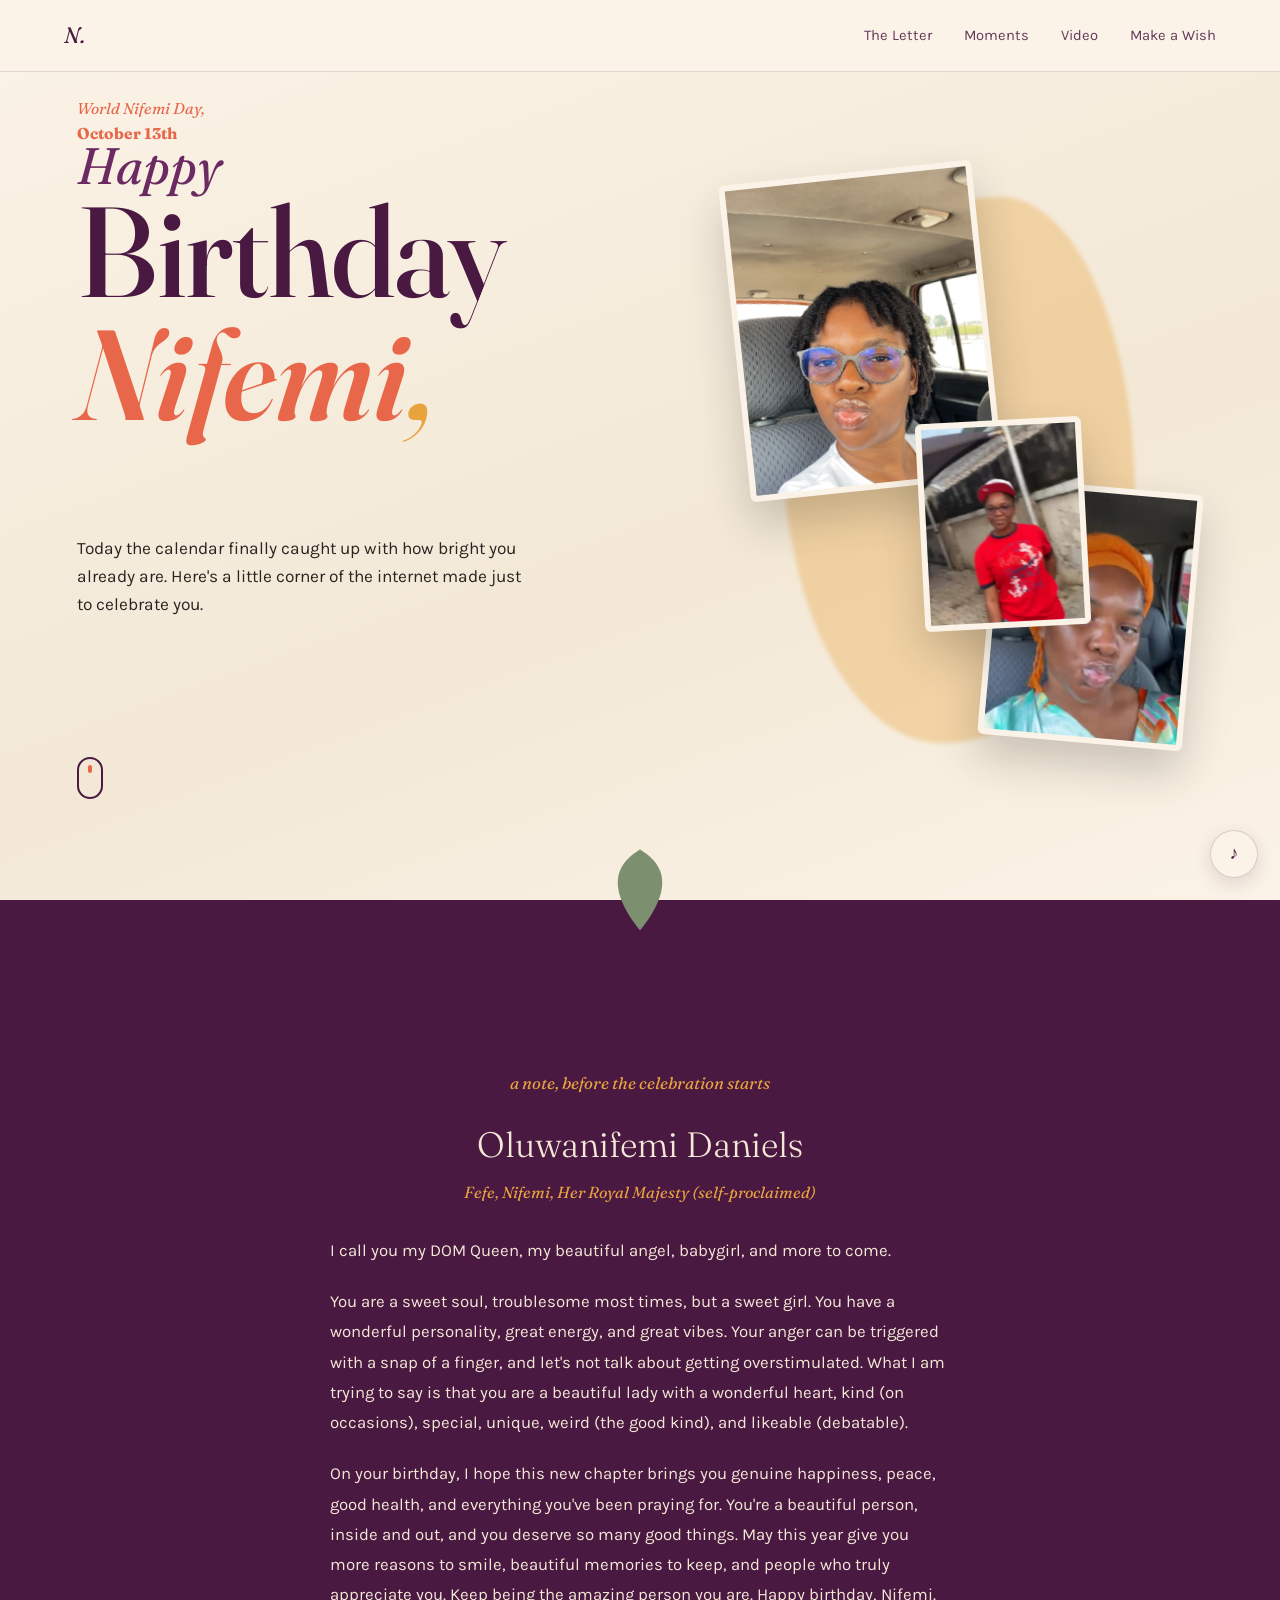
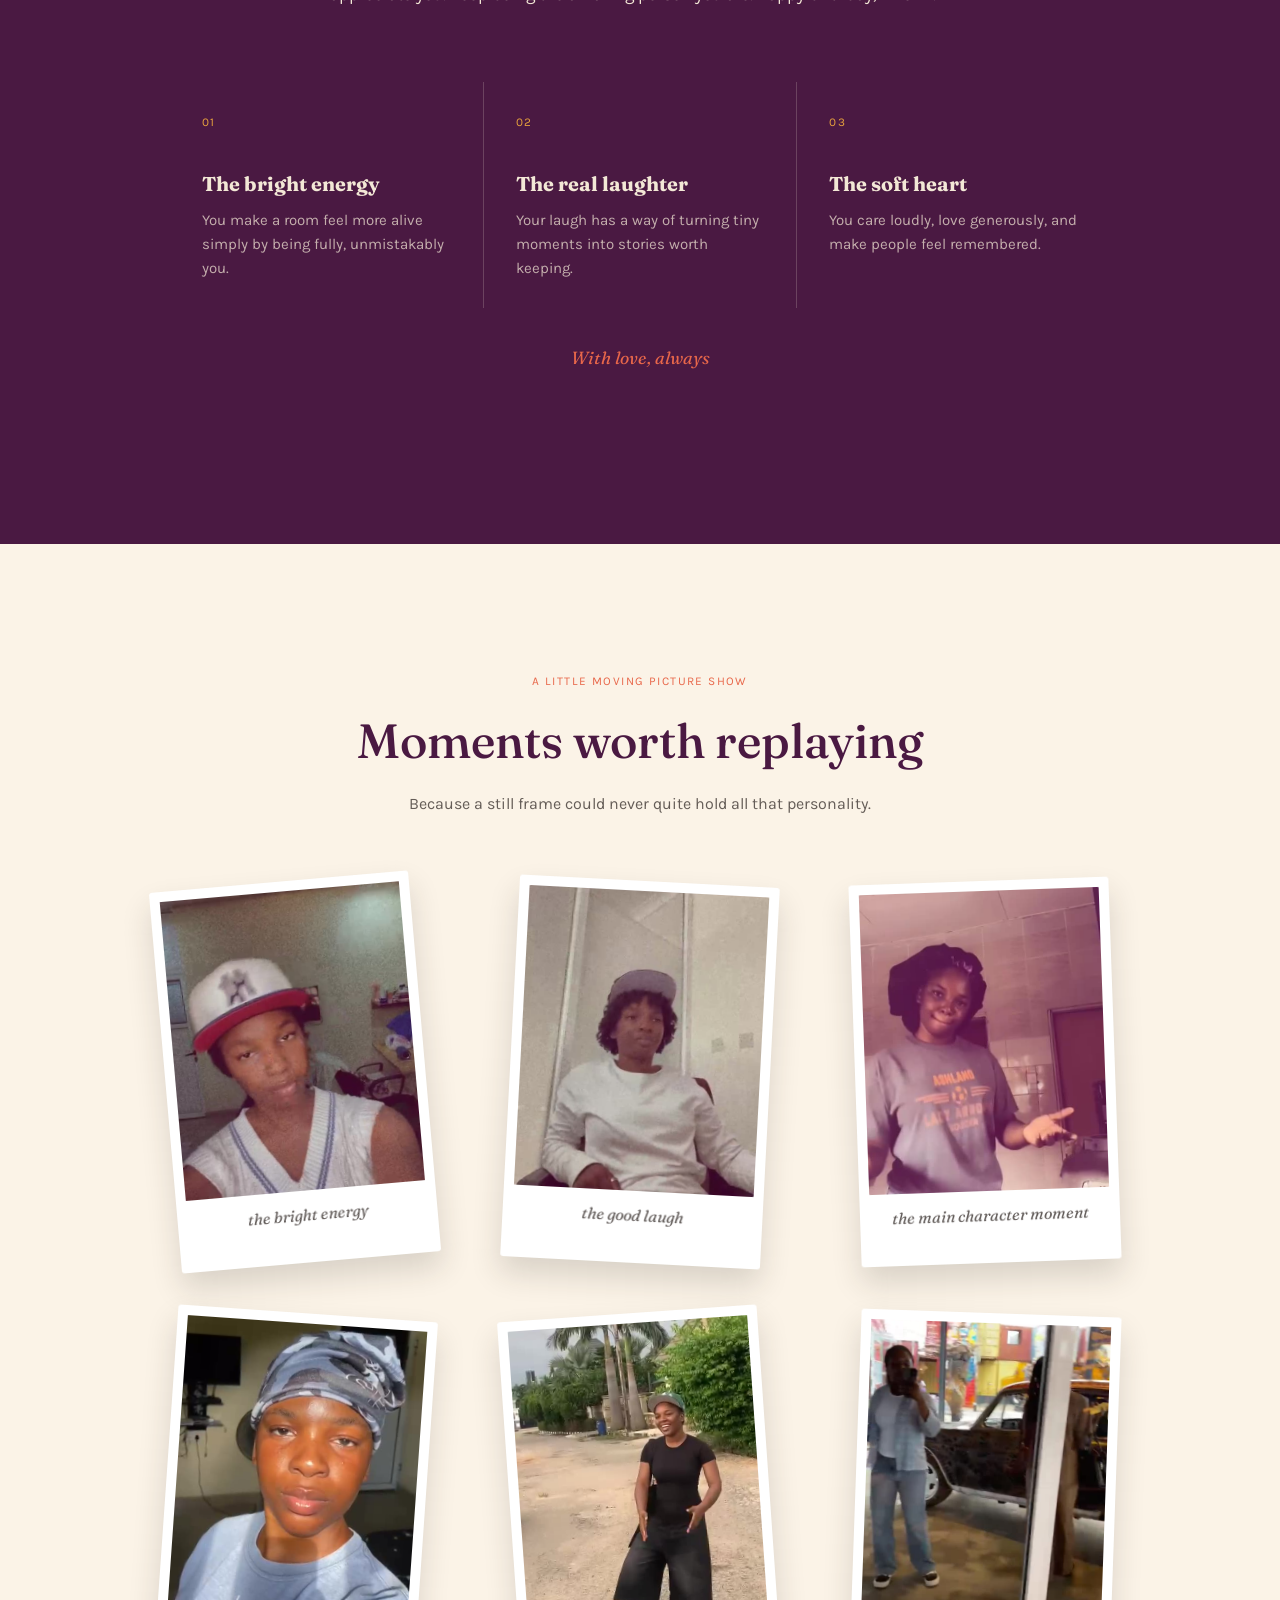
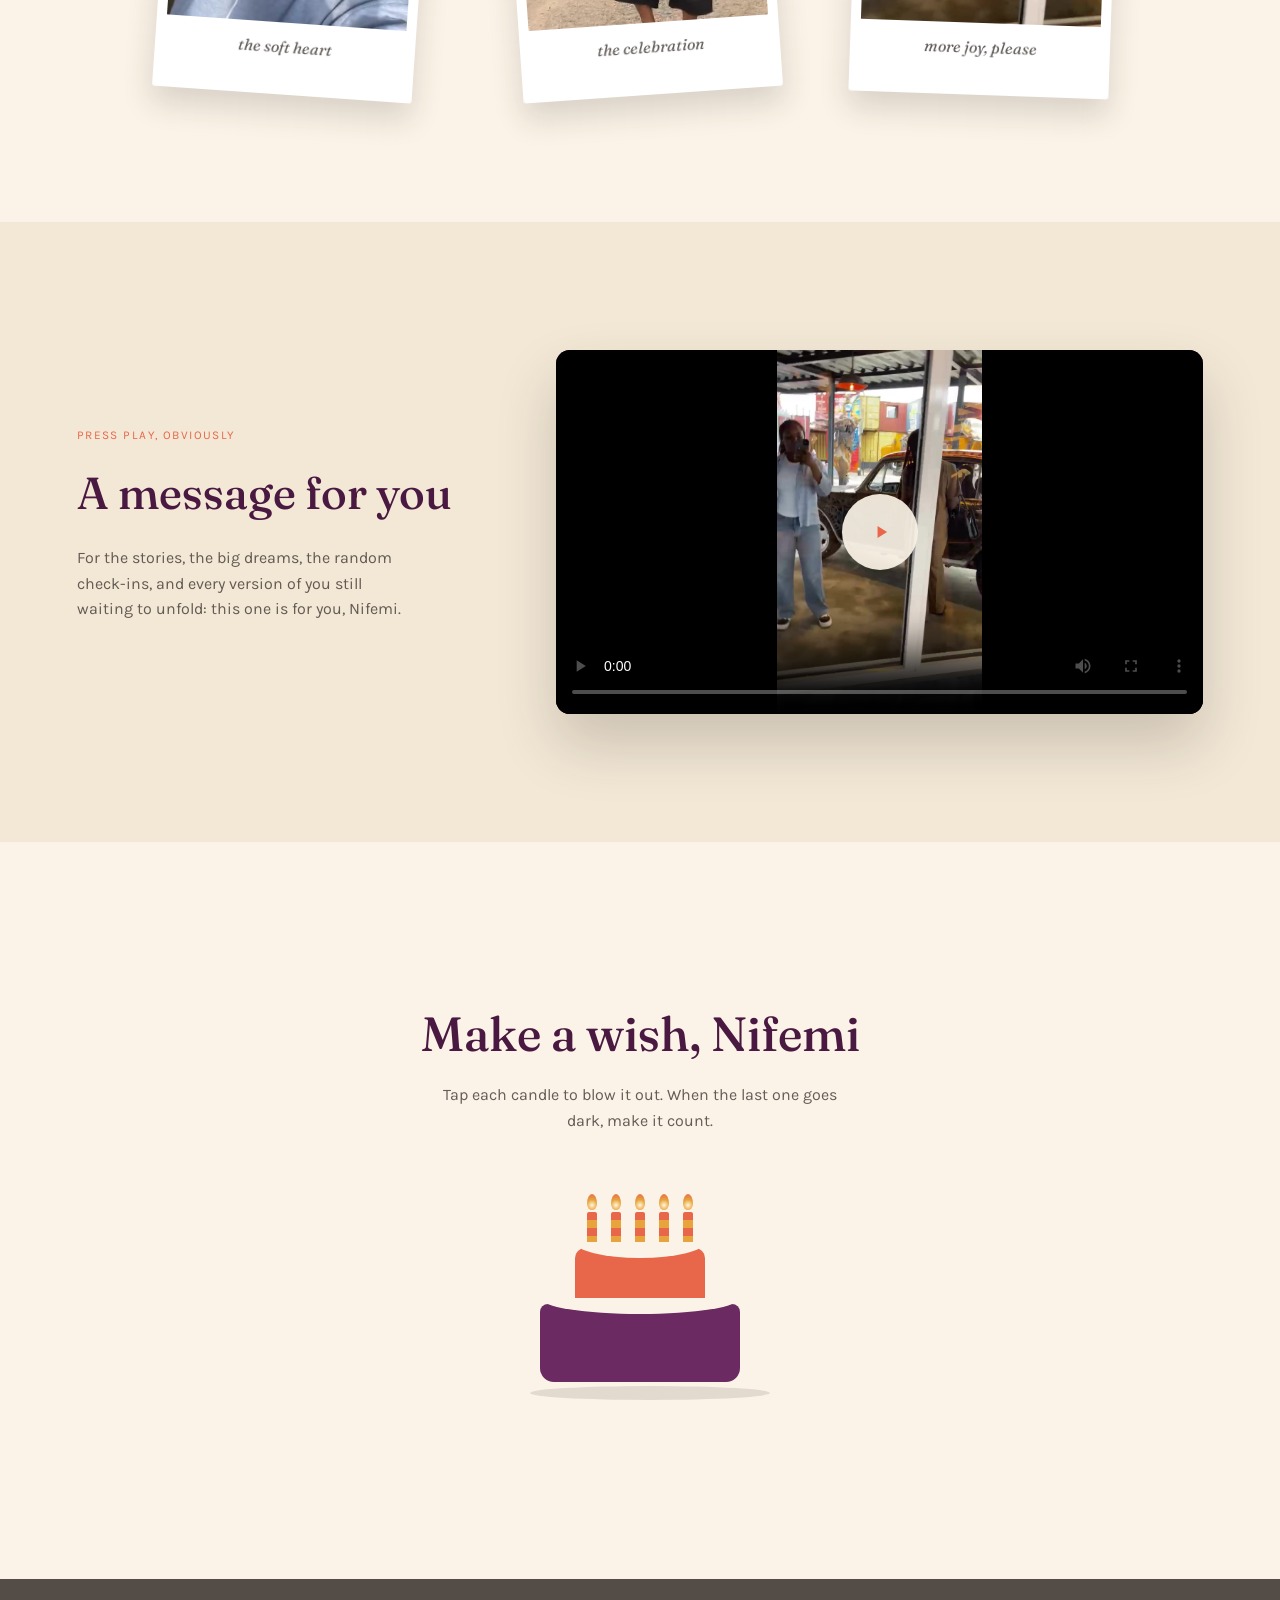
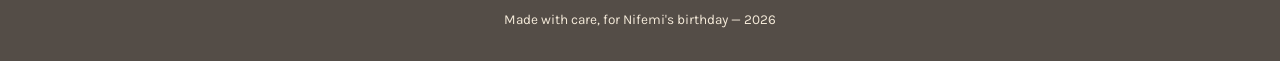
==== index.html @ 015dfe42 "Add files via upload" ====
<!DOCTYPE html>
<html lang="en">
<head>
<meta charset="UTF-8">
<meta name="viewport" content="width=device-width, initial-scale=1.0">
<title>Happy Birthday, Nifemi</title>
<meta name="description" content="A birthday celebration page for Nifemi.">
<link rel="preconnect" href="https://fonts.googleapis.com">
<link rel="preconnect" href="https://fonts.gstatic.com" crossorigin>
<link href="https://fonts.googleapis.com/css2?family=Fraunces:ital,opsz,wght@0,9..144,300;0,9..144,500;0,9..144,600;1,9..144,500;1,9..144,600&family=Karla:wght@400;500;600;700&display=swap" rel="stylesheet">
<link rel="stylesheet" href="css/style.css">
</head>
<body>

<!-- decorative petal layer, filled by JS -->
<div class="petal-field" id="petalField" aria-hidden="true"></div>

<button class="sound-toggle" id="soundToggle" aria-pressed="false" aria-label="Toggle celebration sound">
  <span class="sound-toggle__icon">♪</span>
</button>

<nav class="nav">
  <span class="nav__mark">N.</span>
  <ul class="nav__links">
    <li><a href="#letter">The Letter</a></li>
    <li><a href="#moments">Moments</a></li>
    <li><a href="#message">Video</a></li>
    <li><a href="#wish">Make a Wish</a></li>
  </ul>
</nav>

<!-- HERO -->
<header class="hero" id="top">
  <div class="hero__note">World Nifemi Day, <time datetime="--10-13">October 13th</time></div>

  <h1 class="hero__title">
    <span class="hero__title-line hero__title-line--top">Happy</span>
    <span class="hero__title-line hero__title-line--main">Birthday</span>
    <span class="hero__title-line hero__title-line--name">Nifemi<span class="hero__comma">,</span></span>
  </h1>

  <p class="hero__sub">Today the calendar finally caught up with how bright you already are. Here's a little corner of the internet made just to celebrate you.</p>

  <a href="#letter" class="hero__scroll" aria-label="Scroll to the letter">
    <span></span>
  </a>

  <div class="hero__collage">
    <figure class="hero__video hero__video--a">
      <img src="images/nifemi-photo.jpg" alt="Nifemi smiling in the car, wearing glasses" width="720" height="1280" fetchpriority="high">
    </figure>
    <figure class="hero__video hero__video--b">
      <video src="videos/clip-5.mp4" muted loop playsinline preload="metadata" poster="images/poster-5.jpg" aria-label="Nifemi in the car in an orange head wrap"></video>
    </figure>
    <figure class="hero__video hero__video--c">
      <video src="videos/clip-7.mp4" poster="images/poster-7.jpg" muted loop playsinline preload="metadata" aria-label="Nifemi in a red top, walking and smiling"></video>
    </figure>
    <div class="hero__blob" aria-hidden="true"></div>
  </div>
</header>

<!-- LETTER -->
<section class="letter" id="letter">
  <div class="letter__deco" aria-hidden="true">
    <svg viewBox="0 0 200 200" class="letter__leaf">
      <path d="M100 10 C150 40 180 90 100 190 C20 90 50 40 100 10Z" />
    </svg>
  </div>
  <p class="letter__eyebrow">a note, before the celebration starts</p>
  <p class="letter__body">Oluwanifemi Daniels</p>
  <p class="letter__aliases">Fefe, Nifemi, Her Royal Majesty (self-proclaimed)</p>
  <div class="letter__message">
    <p>I call you my DOM Queen, my beautiful angel, babygirl, and more to come.</p>
    <p>You are a sweet soul, troublesome most times, but a sweet girl. You have a wonderful personality, great energy, and great vibes. Your anger can be triggered with a snap of a finger, and let's not talk about getting overstimulated. What I am trying to say is that you are a beautiful lady with a wonderful heart, kind (on occasions), special, unique, weird (the good kind), and likeable (debatable).</p>
    <p>On your birthday, I hope this new chapter brings you genuine happiness, peace, good health, and everything you've been praying for. You're a beautiful person, inside and out, and you deserve so many good things. May this year give you more reasons to smile, beautiful memories to keep, and people who truly appreciate you. Keep being the amazing person you are. Happy birthday, Nifemi.</p>
  </div>
  <div class="personality-notes" aria-label="A few things that make Nifemi special">
    <article class="personality-note">
      <span class="personality-note__number">01</span>
      <h3>The bright energy</h3>
      <p>You make a room feel more alive simply by being fully, unmistakably you.</p>
    </article>
    <article class="personality-note">
      <span class="personality-note__number">02</span>
      <h3>The real laughter</h3>
      <p>Your laugh has a way of turning tiny moments into stories worth keeping.</p>
    </article>
    <article class="personality-note">
      <span class="personality-note__number">03</span>
      <h3>The soft heart</h3>
      <p>You care loudly, love generously, and make people feel remembered.</p>
    </article>
  </div>
  <p class="letter__sign">With love, always</p>
</section>

<!-- VIDEO MOMENTS -->
<section class="gallery" id="moments">
  <div class="gallery__head">
    <p class="gallery__kicker">a little moving picture show</p>
    <h2 class="gallery__title">Moments worth replaying</h2>
    <p class="gallery__sub">Because a still frame could never quite hold all that personality.</p>
  </div>

  <div class="gallery__grid">
    <figure class="polaroid polaroid--1"><video data-src="videos/clip-1.mp4" poster="images/poster-1.jpg" muted loop playsinline preload="none" aria-label="Nifemi in a cap, being her bright self"></video><figcaption>the bright energy</figcaption></figure>
    <figure class="polaroid polaroid--2"><video data-src="videos/clip-2.mp4" poster="images/poster-2.jpg" muted loop playsinline preload="none" aria-label="A happy moment with Nifemi"></video><figcaption>the good laugh</figcaption></figure>
    <figure class="polaroid polaroid--3"><video data-src="videos/clip-3.mp4" poster="images/poster-3.jpg" muted loop playsinline preload="none" aria-label="Nifemi dancing and full of joy"></video><figcaption>the main character moment</figcaption></figure>
    <figure class="polaroid polaroid--4"><video data-src="videos/clip-4.mp4" poster="images/poster-4.jpg" muted loop playsinline preload="none" aria-label="A tender moment with Nifemi"></video><figcaption>the soft heart</figcaption></figure>
    <figure class="polaroid polaroid--5"><video data-src="videos/clip-6.mp4" poster="images/poster-6.jpg" muted loop playsinline preload="none" aria-label="Nifemi out in the sunshine"></video><figcaption>the celebration</figcaption></figure>
    <figure class="polaroid polaroid--6"><video data-src="videos/clip-8.mp4" poster="images/poster-8.jpg" muted loop playsinline preload="none" aria-label="Another moment worth replaying with Nifemi"></video><figcaption>more joy, please</figcaption></figure>
  </div>
</section>

<!-- VIDEO MESSAGE -->
<section class="video-section" id="message">
  <div class="video-section__text">
    <p class="video-section__kicker">press play, obviously</p>
    <h2 class="video-section__title">A message for you</h2>
    <p class="video-section__sub">For the stories, the big dreams, the random check-ins, and every version of you still waiting to unfold: this one is for you, Nifemi.</p>
  </div>

  <div class="video-frame">
    <video
      id="birthdayVideo"
      poster="images/message-poster.jpg"
      preload="metadata"
      playsinline
      controls>
      <source src="videos/message-to-nifemi.mp4" type="video/mp4">
      Your browser doesn't support embedded video — open <a href="videos/message-to-nifemi.mp4">the video file</a> directly.
    </video>
    <button class="video-frame__play" id="playButton" aria-label="Play video message">
      <svg viewBox="0 0 60 60"><polygon points="22,16 44,30 22,44"/></svg>
    </button>
  </div>
</section>

<!-- INTERACTIVE CAKE -->
<section class="cake-section" id="wish">
  <h2 class="cake-section__title">Make a wish, Nifemi</h2>
  <p class="cake-section__sub" id="cakeInstruction">Tap each candle to blow it out. When the last one goes dark, make it count.</p>

  <div class="cake" id="cake">
    <div class="cake__candles" id="candles">
      <button class="candle" data-lit="true" aria-label="Blow out candle 1"><span class="candle__flame"></span></button>
      <button class="candle" data-lit="true" aria-label="Blow out candle 2"><span class="candle__flame"></span></button>
      <button class="candle" data-lit="true" aria-label="Blow out candle 3"><span class="candle__flame"></span></button>
      <button class="candle" data-lit="true" aria-label="Blow out candle 4"><span class="candle__flame"></span></button>
      <button class="candle" data-lit="true" aria-label="Blow out candle 5"><span class="candle__flame"></span></button>
    </div>
    <div class="cake__tier cake__tier--top">
      <span class="cake__icing"></span>
    </div>
    <div class="cake__tier cake__tier--bottom">
      <span class="cake__icing"></span>
    </div>
    <div class="cake__plate"></div>
  </div>

  <div class="wish-made" id="wishMade" hidden>
    <p>Wish made. May every bit of it find its way to you, Nifemi.</p>
  </div>
</section>

<footer class="footer">
  <p class="footer__line">Made with care, for Nifemi's birthday — <span id="footerYear"></span></p>
</footer>

<script src="js/script.js"></script>
</body>
</html>
---- css/style.css ----
/* ============================================
   Nifemi's Birthday — tokens
   ============================================ */
:root {
  --ivory:    #FBF3E7;
  --ivory-2:  #F3E8D6;
  --plum:     #4A1942;
  --plum-2:   #6B2A61;
  --marigold: #E8A33D;
  --coral:    #E8674A;
  --sage:     #7C9070;
  --ink:      #2B2320;

  --font-display: 'Fraunces', Georgia, serif;
  --font-body: 'Karla', -apple-system, BlinkMacSystemFont, sans-serif;

  --container: min(1100px, 92vw);
  --radius-photo: 6px;

  --ease: cubic-bezier(.22, .68, 0, 1);
}

@media (prefers-color-scheme: dark) {
  :root:not([data-theme="light"]) {
    --ivory: #211A26;
    --ivory-2: #2A2130;
    --ink: #F3E8D6;
  }
}

* { box-sizing: border-box; }
html {
  scroll-behavior: smooth;
  scroll-padding-top: 90px;
}
@media (prefers-reduced-motion: reduce) {
  html { scroll-behavior: auto; }
  *, *::before, *::after { animation-duration: .001ms !important; animation-iteration-count: 1 !important; transition-duration: .001ms !important; }
}

body {
  margin: 0;
  background: var(--ivory);
  color: var(--ink);
  font-family: var(--font-body);
  line-height: 1.6;
  overflow-x: hidden;
}

img { max-width: 100%; display: block; }
a { color: inherit; }
code {
  font-family: var(--font-body);
  background: rgba(74,25,66,.08);
  padding: .1em .4em;
  border-radius: 4px;
  font-size: .92em;
}

/* ============================================
   Petal field (ambient decoration)
   ============================================ */
.petal-field {
  position: fixed;
  inset: 0;
  pointer-events: none;
  z-index: 5;
  overflow: hidden;
}
.petal {
  position: absolute;
  top: -40px;
  width: 10px;
  height: 14px;
  border-radius: 60% 5% 60% 5%;
  opacity: .55;
  animation: petal-fall linear infinite;
}
@keyframes petal-fall {
  to { transform: translateY(110vh) translateX(var(--drift, 40px)) rotate(300deg); }
}

/* ============================================
   Sound toggle
   ============================================ */
.sound-toggle {
  position: fixed;
  bottom: 22px;
  right: 22px;
  z-index: 40;
  width: 48px;
  height: 48px;
  border-radius: 50%;
  border: 1px solid rgba(74,25,66,.18);
  background: var(--ivory);
  color: var(--plum);
  font-size: 18px;
  cursor: pointer;
  display: flex;
  align-items: center;
  justify-content: center;
  box-shadow: 0 6px 18px rgba(74,25,66,.14);
  transition: transform .25s var(--ease), background .25s;
}
.sound-toggle:hover { transform: scale(1.07); }
.sound-toggle[aria-pressed="true"] { background: var(--plum); color: var(--ivory); }
.sound-toggle__icon { transform: translateY(-1px); }

/* ============================================
   Nav
   ============================================ */
.nav {
  position: fixed;
  top: 0; left: 0; right: 0;
  z-index: 30;
  display: flex;
  align-items: center;
  justify-content: space-between;
  min-height: 72px;
  padding: 14px clamp(20px, 5vw, 64px);
  background: var(--ivory);
  border-bottom: 1px solid rgba(74,25,66,.14);
  color: var(--plum);
}
.nav__mark {
  font-family: var(--font-display);
  font-style: italic;
  font-size: 1.4rem;
}
.nav__links {
  list-style: none;
  display: flex;
  gap: clamp(16px, 3vw, 32px);
  margin: 0;
  padding: 0;
  font-size: .92rem;
}
.nav__links a { text-decoration: none; opacity: .85; transition: opacity .2s; }
.nav__links a:hover { opacity: 1; }
@media (max-width: 620px) {
  .nav__links { gap: 14px; font-size: .78rem; }
}

/* ============================================
   Hero
   ============================================ */
.hero {
  position: relative;
  min-height: 100svh;
  padding: 120px clamp(20px, 6vw, 80px) 80px;
  background: linear-gradient(160deg, var(--ivory) 0%, var(--ivory-2) 60%, var(--ivory) 100%);
  display: grid;
  grid-template-columns: 1.1fr .9fr;
  align-items: center;
  gap: 40px;
  overflow: hidden;
}

.hero__note {
  position: absolute;
  top: 96px;
  left: clamp(20px, 6vw, 80px);
  font-family: var(--font-display);
  font-style: italic;
  font-size: .98rem;
  color: var(--coral);
  max-width: 260px;
}
.hero__note time {
  display: block;
  font-style: normal;
  font-weight: 700;
}

.hero__title {
  grid-column: 1;
  margin: 0;
  font-family: var(--font-display);
  font-weight: 500;
  line-height: .96;
}
.hero__title-line {
  display: block;
  opacity: 0;
  transform: translateY(28px);
  animation: rise .9s var(--ease) forwards;
}
.hero__title-line--top {
  font-size: clamp(2rem, 5vw, 3.2rem);
  font-style: italic;
  font-weight: 400;
  color: var(--plum-2);
  animation-delay: .1s;
}
.hero__title-line--main {
  font-size: clamp(3.6rem, 11vw, 8rem);
  color: var(--plum);
  animation-delay: .28s;
  letter-spacing: -.01em;
}
.hero__title-line--name {
  font-size: clamp(3.6rem, 11vw, 8rem);
  font-style: italic;
  font-weight: 600;
  color: var(--coral);
  animation-delay: .46s;
}
.hero__comma { color: var(--marigold); }

@keyframes rise {
  to { opacity: 1; transform: translateY(0); }
}

.hero__sub {
  grid-column: 1;
  max-width: 46ch;
  font-size: 1.08rem;
  color: var(--ink);
  opacity: 0;
  animation: rise .9s var(--ease) forwards .68s;
  margin-top: 18px;
}

.hero__scroll {
  grid-column: 1;
  margin-top: 40px;
  width: 26px;
  height: 42px;
  border: 2px solid var(--plum);
  border-radius: 20px;
  position: relative;
  opacity: 0;
  animation: rise .9s var(--ease) forwards .85s;
}
.hero__scroll span {
  position: absolute;
  top: 6px; left: 50%;
  width: 4px; height: 8px;
  margin-left: -2px;
  background: var(--coral);
  border-radius: 2px;
  animation: scroll-dot 1.8s ease-in-out infinite;
}
@keyframes scroll-dot {
  0%, 100% { top: 6px; opacity: 1; }
  60% { top: 22px; opacity: 0; }
}

.hero__collage {
  grid-column: 2;
  grid-row: 1 / span 3;
  align-self: center;
  position: relative;
  height: min(72vh, 620px);
}
.hero__blob {
  position: absolute;
  inset: 6% 14%;
  background: var(--marigold);
  opacity: .35;
  border-radius: 62% 38% 55% 45% / 45% 55% 45% 55%;
  filter: blur(2px);
  animation: blob-morph 14s ease-in-out infinite;
}
@keyframes blob-morph {
  0%, 100% { border-radius: 62% 38% 55% 45% / 45% 55% 45% 55%; }
  50% { border-radius: 40% 60% 42% 58% / 58% 42% 60% 40%; }
}
.hero__video {
  position: absolute;
  margin: 0;
  aspect-ratio: 4 / 5;
  border: 6px solid var(--ivory);
  border-radius: var(--radius-photo);
  box-shadow: 0 22px 44px rgba(43,35,32,.22);
  overflow: hidden;
  opacity: 0;
  animation: photo-in 1s var(--ease) forwards;
}
.hero__video video,
.hero__video img { width: 100%; height: 100%; object-fit: cover; display: block; filter: saturate(.95) contrast(1.03); }
.hero__video img { object-position: 50% 30%; }
.hero__video--b video { object-position: 50% 35%; }
.hero__video--a { --r: -6deg; width: 52%; top: 2%; left: 4%; transform: rotate(-6deg); z-index: 3; animation-delay: .5s; }
.hero__video--b { --r: 5deg; width: 42%; bottom: 6%; right: 2%; transform: rotate(5deg); z-index: 2; animation-delay: .68s; }
.hero__video--c { --r: -3deg; width: 34%; top: 42%; left: 42%; transform: rotate(-3deg); z-index: 4; animation-delay: .84s; }
@keyframes photo-in {
  from { opacity: 0; transform: translateY(24px) rotate(var(--r, 0deg)) scale(.94); }
  to   { opacity: 1; transform: translateY(0) rotate(var(--r, 0deg)) scale(1); }
}

@media (max-width: 860px) {
  .hero { grid-template-columns: 1fr; padding-top: 140px; }
  .hero__collage { grid-column: 1; grid-row: auto; height: 62vh; margin-top: 40px; }
  .hero__note { position: static; margin-bottom: 18px; max-width: 100%; }
}

/* ============================================
   Letter
   ============================================ */
.letter {
  position: relative;
  padding: clamp(80px, 12vw, 160px) clamp(24px, 8vw, 120px);
  background: var(--plum);
  color: var(--ivory-2);
  text-align: center;
}
.letter__deco {
  position: absolute;
  top: -1px; left: 50%;
  transform: translate(-50%, -60%);
  width: 90px; height: 90px;
}
.letter__leaf path { fill: var(--sage); }
.letter__eyebrow {
  font-family: var(--font-display);
  font-style: italic;
  color: var(--marigold);
  font-size: 1.05rem;
  margin-bottom: 22px;
}
.letter__body {
  font-family: var(--font-display);
  font-weight: 300;
  font-size: clamp(1.4rem, 3.4vw, 2.2rem);
  line-height: 1.45;
  max-width: 26ch;
  margin: 0 auto;
}
.letter__aliases {
  margin: 10px auto 30px;
  color: var(--marigold);
  font-family: var(--font-display);
  font-style: italic;
}
.letter__message {
  max-width: 62ch;
  margin: 0 auto;
  font-size: 1.05rem;
  line-height: 1.8;
  text-align: left;
}
.letter__message p + p { margin-top: 1.25em; }
.letter__sign {
  margin-top: 36px;
  font-style: italic;
  font-family: var(--font-display);
  color: var(--coral);
  font-size: 1.1rem;
}
.personality-notes {
  max-width: 940px;
  margin: 72px auto 0;
  display: grid;
  grid-template-columns: repeat(3, 1fr);
  gap: 1px;
  background: rgba(243,232,214,.2);
  text-align: left;
}
.personality-note {
  padding: 26px clamp(18px, 3vw, 32px) 28px;
  background: var(--plum);
}
.personality-note__number,
.gallery__kicker,
.video-section__kicker {
  color: var(--marigold);
  font-size: .74rem;
  letter-spacing: .12em;
  text-transform: uppercase;
}
.personality-note h3 {
  margin: 34px 0 8px;
  font-family: var(--font-display);
  font-size: 1.25rem;
  color: var(--ivory-2);
}
.personality-note p { margin: 0; color: var(--ivory-2); opacity: .72; font-size: .94rem; }

/* ============================================
   Gallery
   ============================================ */
.gallery {
  padding: clamp(80px, 10vw, 140px) clamp(20px, 6vw, 80px);
  background: var(--ivory);
}
.gallery__head {
  max-width: 640px;
  margin: 0 auto 64px;
  text-align: center;
}
.gallery__kicker { color: var(--coral); margin: 0 0 12px; }
.gallery__title {
  font-family: var(--font-display);
  font-weight: 500;
  font-size: clamp(2rem, 5vw, 3rem);
  color: var(--plum);
  margin: 0 0 12px;
}
.gallery__sub { color: var(--ink); opacity: .72; margin: 0; }

.gallery__grid {
  max-width: 1000px;
  margin: 0 auto;
  display: grid;
  grid-template-columns: repeat(3, 1fr);
  gap: clamp(28px, 4vw, 50px) clamp(18px, 3vw, 34px);
  place-items: center;
}
.polaroid {
  margin: 0;
  width: 100%;
  max-width: 260px;
  background: #fff;
  padding: 10px 10px 34px;
  box-shadow: 0 16px 30px rgba(43,35,32,.16);
  border-radius: 3px;
  opacity: 0;
  transform: translateY(30px) rotate(var(--r));
  transition: transform .4s var(--ease), box-shadow .4s var(--ease);
}
.polaroid.is-visible { animation: polaroid-in .7s var(--ease) forwards; }
@keyframes polaroid-in {
  to { opacity: 1; transform: translateY(0) rotate(var(--r)); }
}
.polaroid:hover { transform: translateY(-8px) rotate(0deg) scale(1.03); box-shadow: 0 26px 40px rgba(43,35,32,.24); }
.polaroid video { width: 100%; height: 100%; display: block; border-radius: 1px; aspect-ratio: 4/5; object-fit: cover; background: var(--plum); }
.polaroid--1 video { object-position: 30% 50%; }
.polaroid--4 video { object-position: 50% 80%; }
.polaroid--6 video { object-position: 18% 50%; }
.polaroid figcaption {
  text-align: center;
  margin-top: 12px;
  font-family: var(--font-display);
  font-style: italic;
  color: var(--ink);
  opacity: .75;
}
.polaroid--1 { --r: -5deg; }
.polaroid--2 { --r: 3deg; }
.polaroid--3 { --r: -2deg; }
.polaroid--4 { --r: 4deg; }
.polaroid--5 { --r: -4deg; }
.polaroid--6 { --r: 2deg; }

@media (max-width: 720px) {
  .gallery__grid { grid-template-columns: repeat(2, 1fr); }
}
@media (max-width: 440px) {
  .gallery__grid { grid-template-columns: 1fr; max-width: 280px; }
}

/* ============================================
   Video section
   ============================================ */
.video-section {
  padding: clamp(70px, 10vw, 130px) clamp(20px, 6vw, 80px);
  background: var(--ivory-2);
  display: grid;
  grid-template-columns: .8fr 1.2fr;
  gap: 48px;
  align-items: center;
}
.video-section__title {
  font-family: var(--font-display);
  font-weight: 500;
  font-size: clamp(2rem, 4.2vw, 2.8rem);
  color: var(--plum);
  margin: 0 0 14px;
}
.video-section__kicker { color: var(--coral); margin: 0 0 12px; }
.video-section__sub { opacity: .72; max-width: 34ch; }

.video-frame {
  position: relative;
  border-radius: 14px;
  overflow: hidden;
  box-shadow: 0 30px 60px rgba(43,35,32,.2);
  aspect-ratio: 16/9;
  background: var(--plum);
}
.video-frame video { width: 100%; height: 100%; object-fit: contain; background: #000; }
.video-frame__play {
  position: absolute;
  inset: 0;
  margin: auto;
  width: 76px; height: 76px;
  border-radius: 50%;
  border: none;
  background: rgba(251,243,231,.92);
  color: var(--coral);
  cursor: pointer;
  display: flex;
  align-items: center;
  justify-content: center;
  transition: transform .3s var(--ease), opacity .3s;
}
.video-frame__play svg { width: 26px; height: 26px; fill: currentColor; margin-left: 3px; }
.video-frame__play:hover { transform: scale(1.08); }
.video-frame__play.is-hidden { opacity: 0; pointer-events: none; transform: scale(.8); }

@media (max-width: 820px) {
  .video-section { grid-template-columns: 1fr; text-align: center; }
  .video-section__sub { margin: 0 auto; }
}

@media (max-width: 680px) {
  .personality-notes { grid-template-columns: 1fr; max-width: 420px; }
  .personality-note { padding: 22px 24px; }
  .personality-note h3 { margin-top: 20px; }
}

/* ============================================
   Interactive cake
   ============================================ */
.cake-section {
  padding: clamp(90px, 12vw, 160px) 20px clamp(120px, 14vw, 180px);
  text-align: center;
  background: var(--ivory);
  position: relative;
}
.cake-section__title {
  font-family: var(--font-display);
  font-weight: 500;
  font-size: clamp(2rem, 5vw, 3rem);
  color: var(--plum);
  margin: 0 0 10px;
}
.cake-section__sub { opacity: .72; max-width: 40ch; margin: 0 auto 60px; }

.cake {
  position: relative;
  width: 220px;
  margin: 0 auto;
}
.cake__candles {
  position: relative;
  display: flex;
  justify-content: center;
  gap: 14px;
  height: 60px;
  margin-bottom: -6px;
}
.candle {
  position: relative;
  width: 10px;
  height: 42px;
  background: repeating-linear-gradient(180deg, var(--coral) 0 8px, var(--marigold) 8px 16px);
  border: none;
  border-radius: 2px;
  cursor: pointer;
  padding: 0;
  align-self: flex-end;
  transition: filter .2s;
}
.candle:hover { filter: brightness(1.08); }
.candle__flame {
  position: absolute;
  top: -18px; left: 50%;
  width: 10px; height: 16px;
  margin-left: -5px;
  background: radial-gradient(circle at 50% 70%, #fff6d8 0%, var(--marigold) 45%, var(--coral) 100%);
  border-radius: 50% 50% 50% 50% / 60% 60% 40% 40%;
  transform-origin: bottom center;
  animation: flicker 1.1s ease-in-out infinite;
  transition: opacity .35s, transform .35s;
}
.candle[data-lit="false"] .candle__flame {
  opacity: 0;
  transform: scaleY(.2);
}
.candle[data-lit="false"]::after {
  content: "";
  position: absolute;
  top: -14px; left: 50%;
  width: 3px; height: 10px;
  margin-left: -1.5px;
  background: rgba(43,35,32,.35);
  border-radius: 2px;
  animation: smoke-rise 1.4s ease-out forwards;
}
@keyframes smoke-rise {
  to { transform: translateY(-16px) scaleX(2); opacity: 0; }
}
@keyframes flicker {
  0%, 100% { transform: scaleY(1) rotate(-1deg); }
  50% { transform: scaleY(1.12) rotate(2deg); }
}

.cake__tier {
  position: relative;
  margin: 0 auto;
  border-radius: 10px 10px 6px 6px;
}
.cake__tier--top {
  width: 130px; height: 60px;
  background: var(--coral);
}
.cake__tier--bottom {
  width: 200px; height: 78px;
  background: var(--plum-2);
  margin-top: -4px;
  border-radius: 8px 8px 14px 14px;
}
.cake__icing {
  position: absolute;
  top: -6px; left: 0; right: 0;
  height: 16px;
  background: var(--ivory);
  border-radius: 0 0 50% 50% / 0 0 100% 100%;
}
.cake__plate {
  width: 240px; height: 14px;
  margin: 4px auto 0;
  background: var(--ink);
  opacity: .12;
  border-radius: 50%;
}

.wish-made {
  margin-top: 34px;
  font-family: var(--font-display);
  font-style: italic;
  color: var(--coral);
  font-size: 1.2rem;
  opacity: 0;
  animation: rise .8s var(--ease) forwards;
}

/* ============================================
   Footer
   ============================================ */
.footer {
  padding: 30px 20px;
  text-align: center;
  background: var(--ink);
  color: var(--ivory-2);
  font-size: .85rem;
  opacity: .8;
}
.footer__line { margin: 0; }

/* ============================================
   Reveal-on-scroll utility
   ============================================ */
.gallery__grid .polaroid { will-change: transform, opacity; }
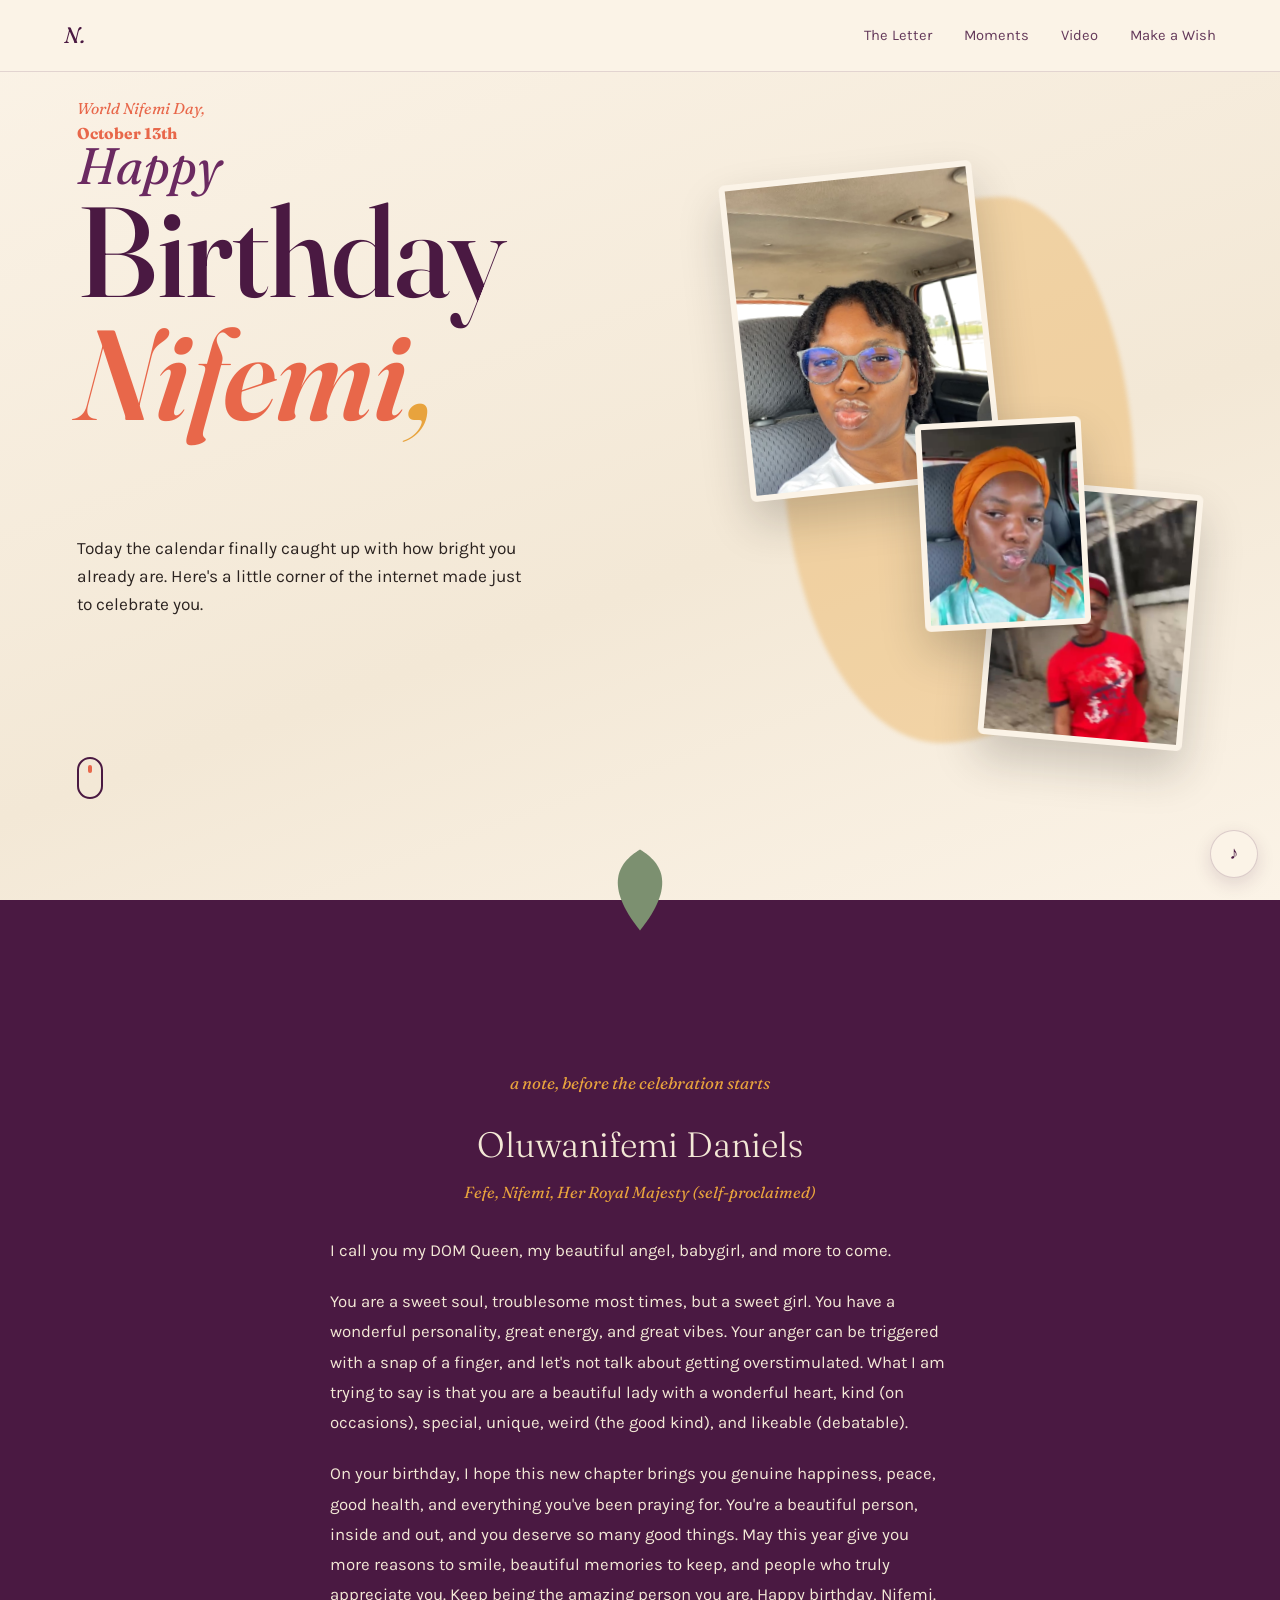
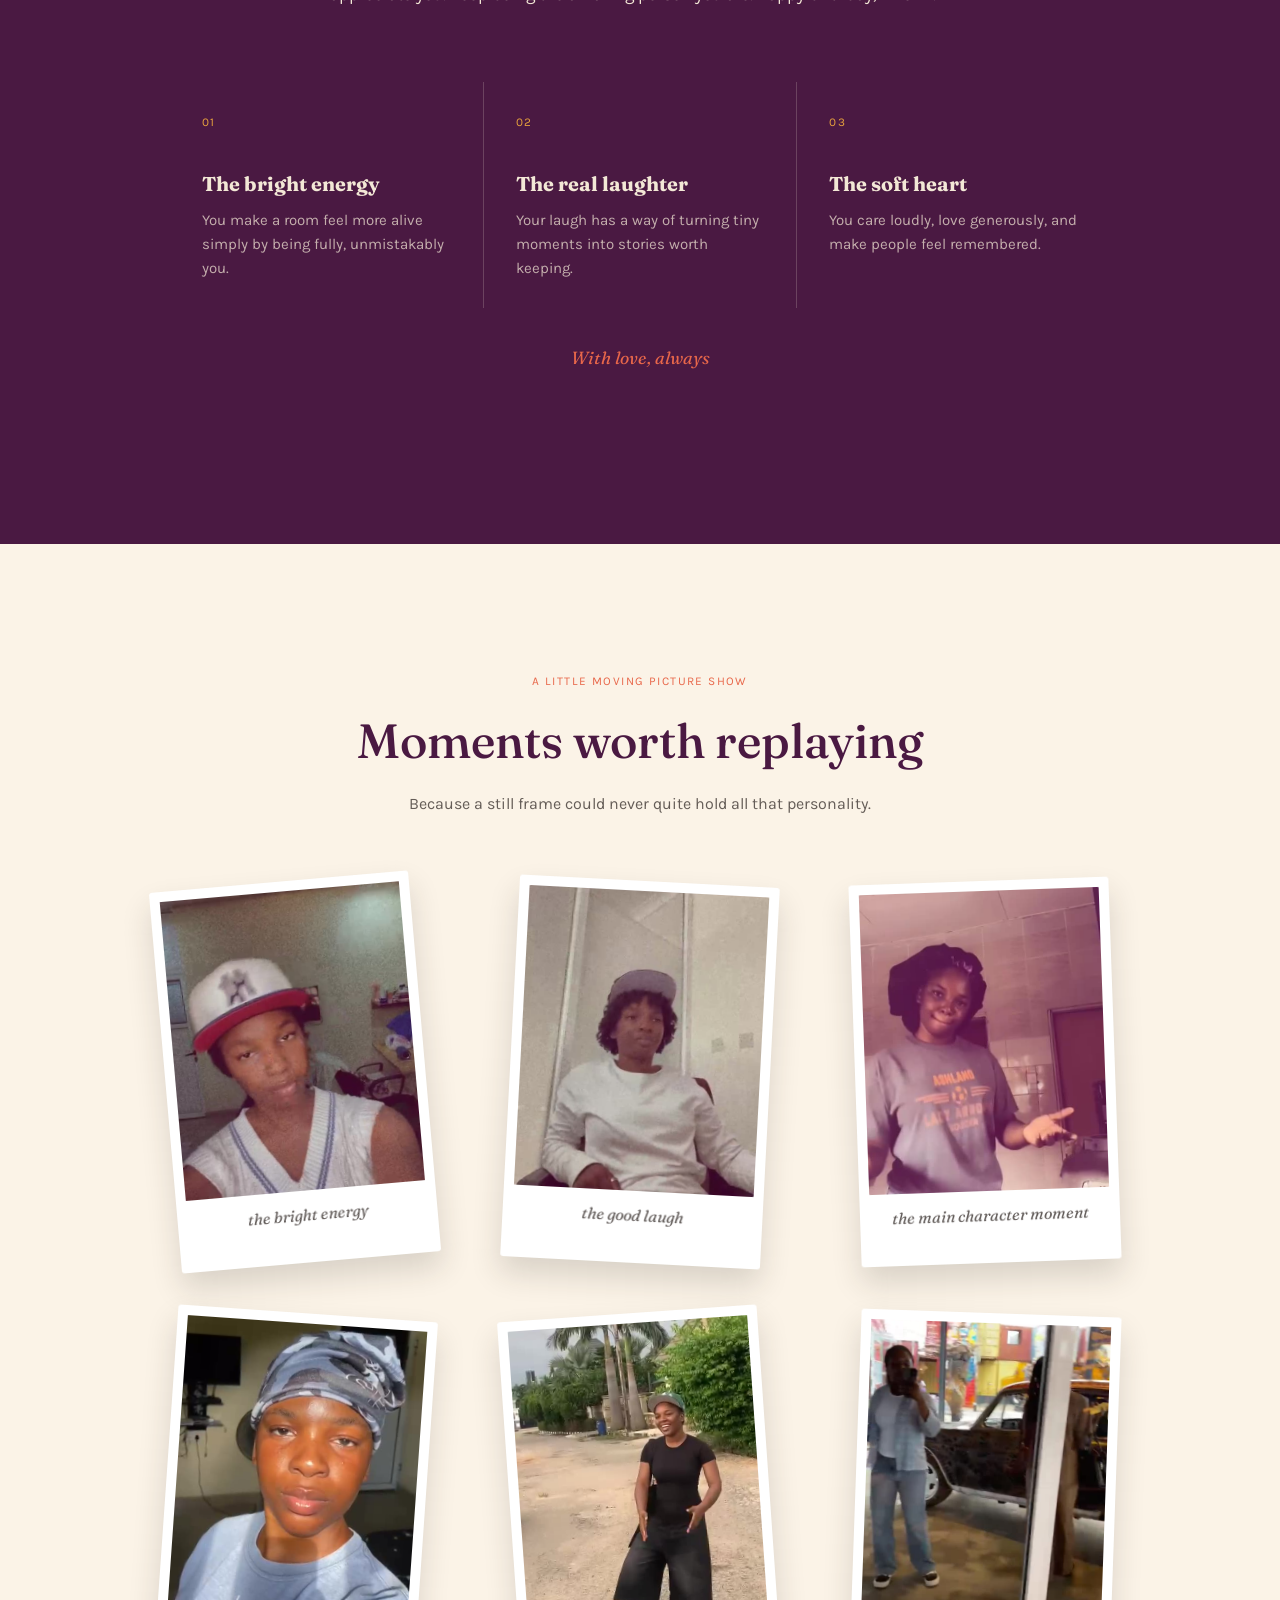
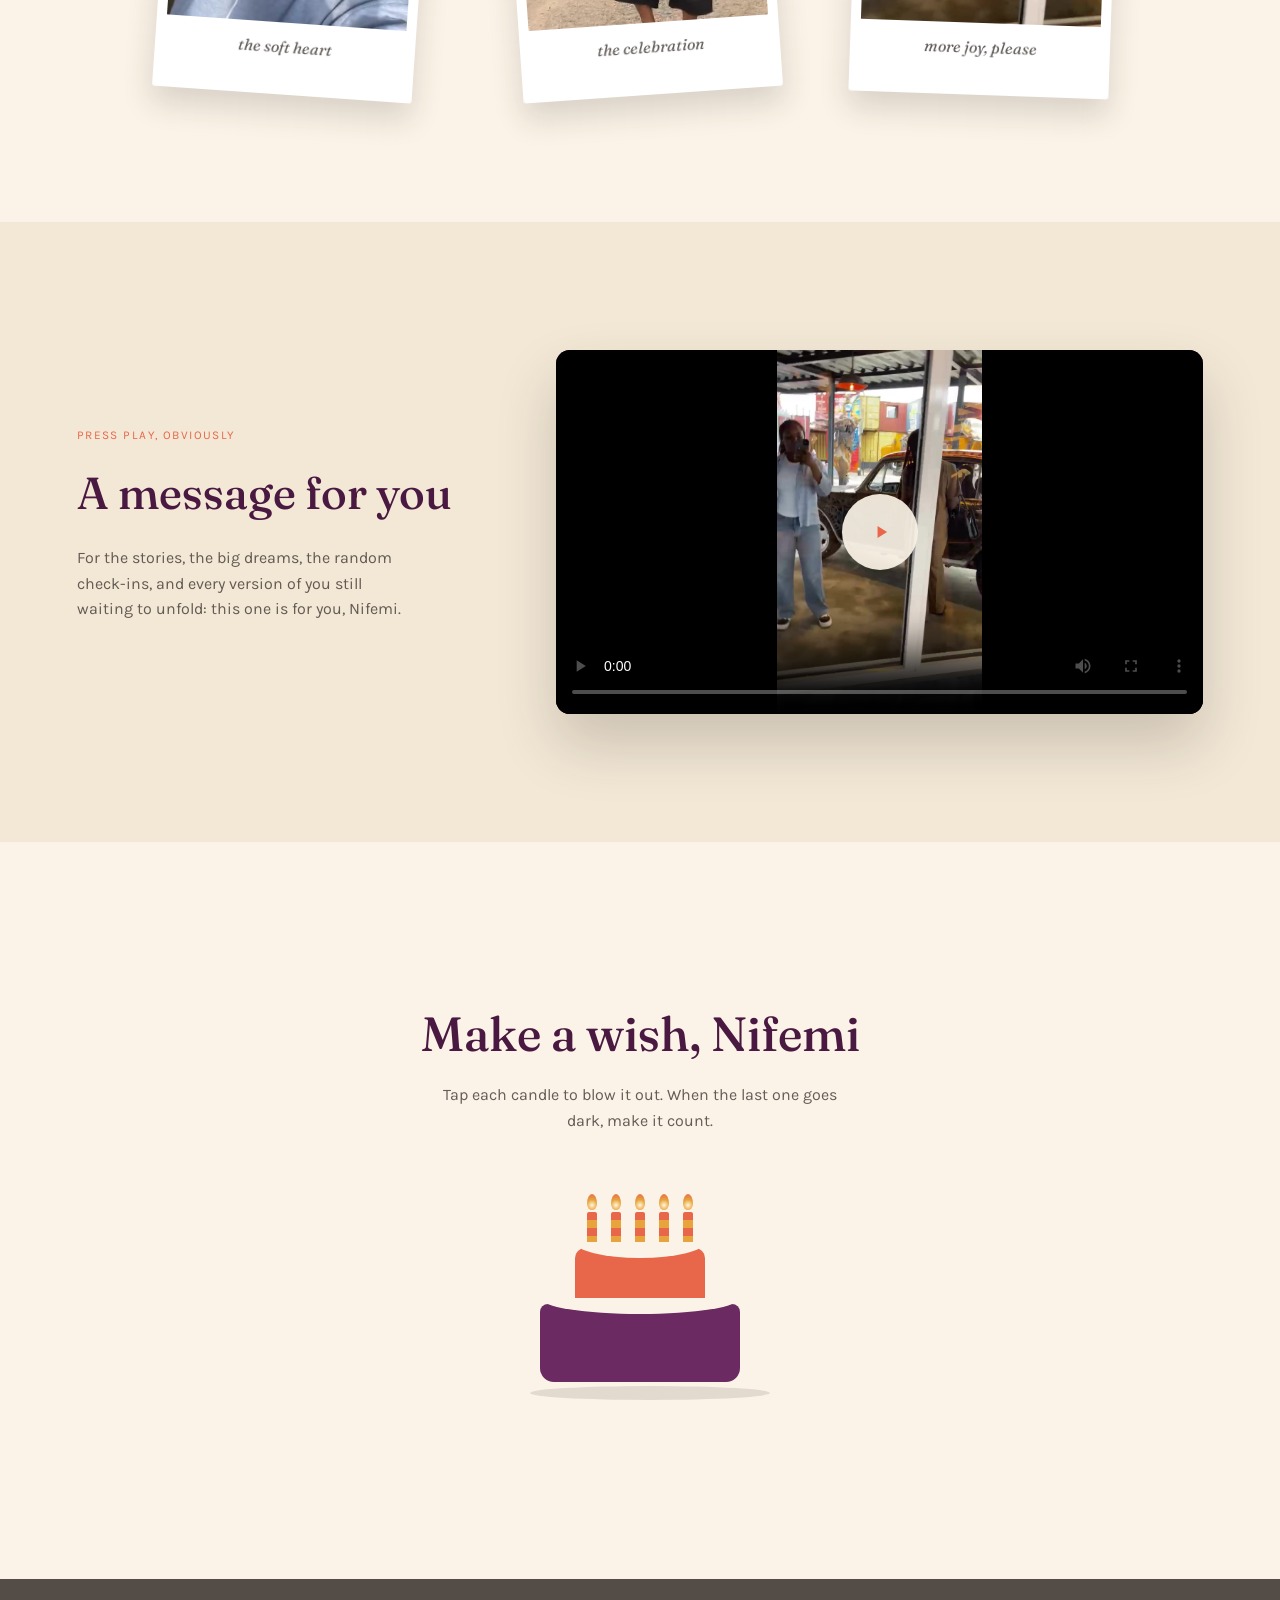
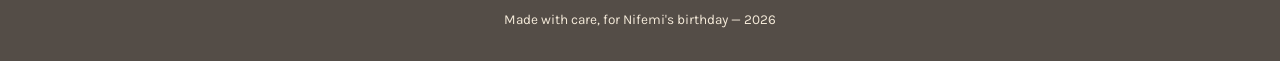
==== commit 9bf17c5c: "Add files via upload" ====
--- a/index.html
+++ b/index.html
@@ -1,10 +1,11 @@
 <!DOCTYPE html>
-<html lang="en">
+<html lang="en" data-theme="light">
 <head>
 <meta charset="UTF-8">
 <meta name="viewport" content="width=device-width, initial-scale=1.0">
 <title>Happy Birthday, Nifemi</title>
 <meta name="description" content="A birthday celebration page for Nifemi.">
+<link rel="icon" type="image/svg+xml" href="favicon.svg">
 <link rel="preconnect" href="https://fonts.googleapis.com">
 <link rel="preconnect" href="https://fonts.gstatic.com" crossorigin>
 <link href="https://fonts.googleapis.com/css2?family=Fraunces:ital,opsz,wght@0,9..144,300;0,9..144,500;0,9..144,600;1,9..144,500;1,9..144,600&family=Karla:wght@400;500;600;700&display=swap" rel="stylesheet">
@@ -50,10 +51,10 @@
       <img src="images/nifemi-photo.jpg" alt="Nifemi smiling in the car, wearing glasses" width="720" height="1280" fetchpriority="high">
     </figure>
     <figure class="hero__video hero__video--b">
-      <video src="videos/clip-5.mp4" muted loop playsinline preload="metadata" poster="images/poster-5.jpg" aria-label="Nifemi in the car in an orange head wrap"></video>
+      <video src="videos/clip-7.mp4" muted loop playsinline preload="metadata" poster="images/poster-7.jpg" aria-label="Nifemi in the car in an orange head wrap"></video>
     </figure>
     <figure class="hero__video hero__video--c">
-      <video src="videos/clip-7.mp4" poster="images/poster-7.jpg" muted loop playsinline preload="metadata" aria-label="Nifemi in a red top, walking and smiling"></video>
+      <video src="videos/clip-5.mp4" poster="images/poster-5.jpg" muted loop playsinline preload="metadata" aria-label="Nifemi in a red top, walking and smiling"></video>
     </figure>
     <div class="hero__blob" aria-hidden="true"></div>
   </div>
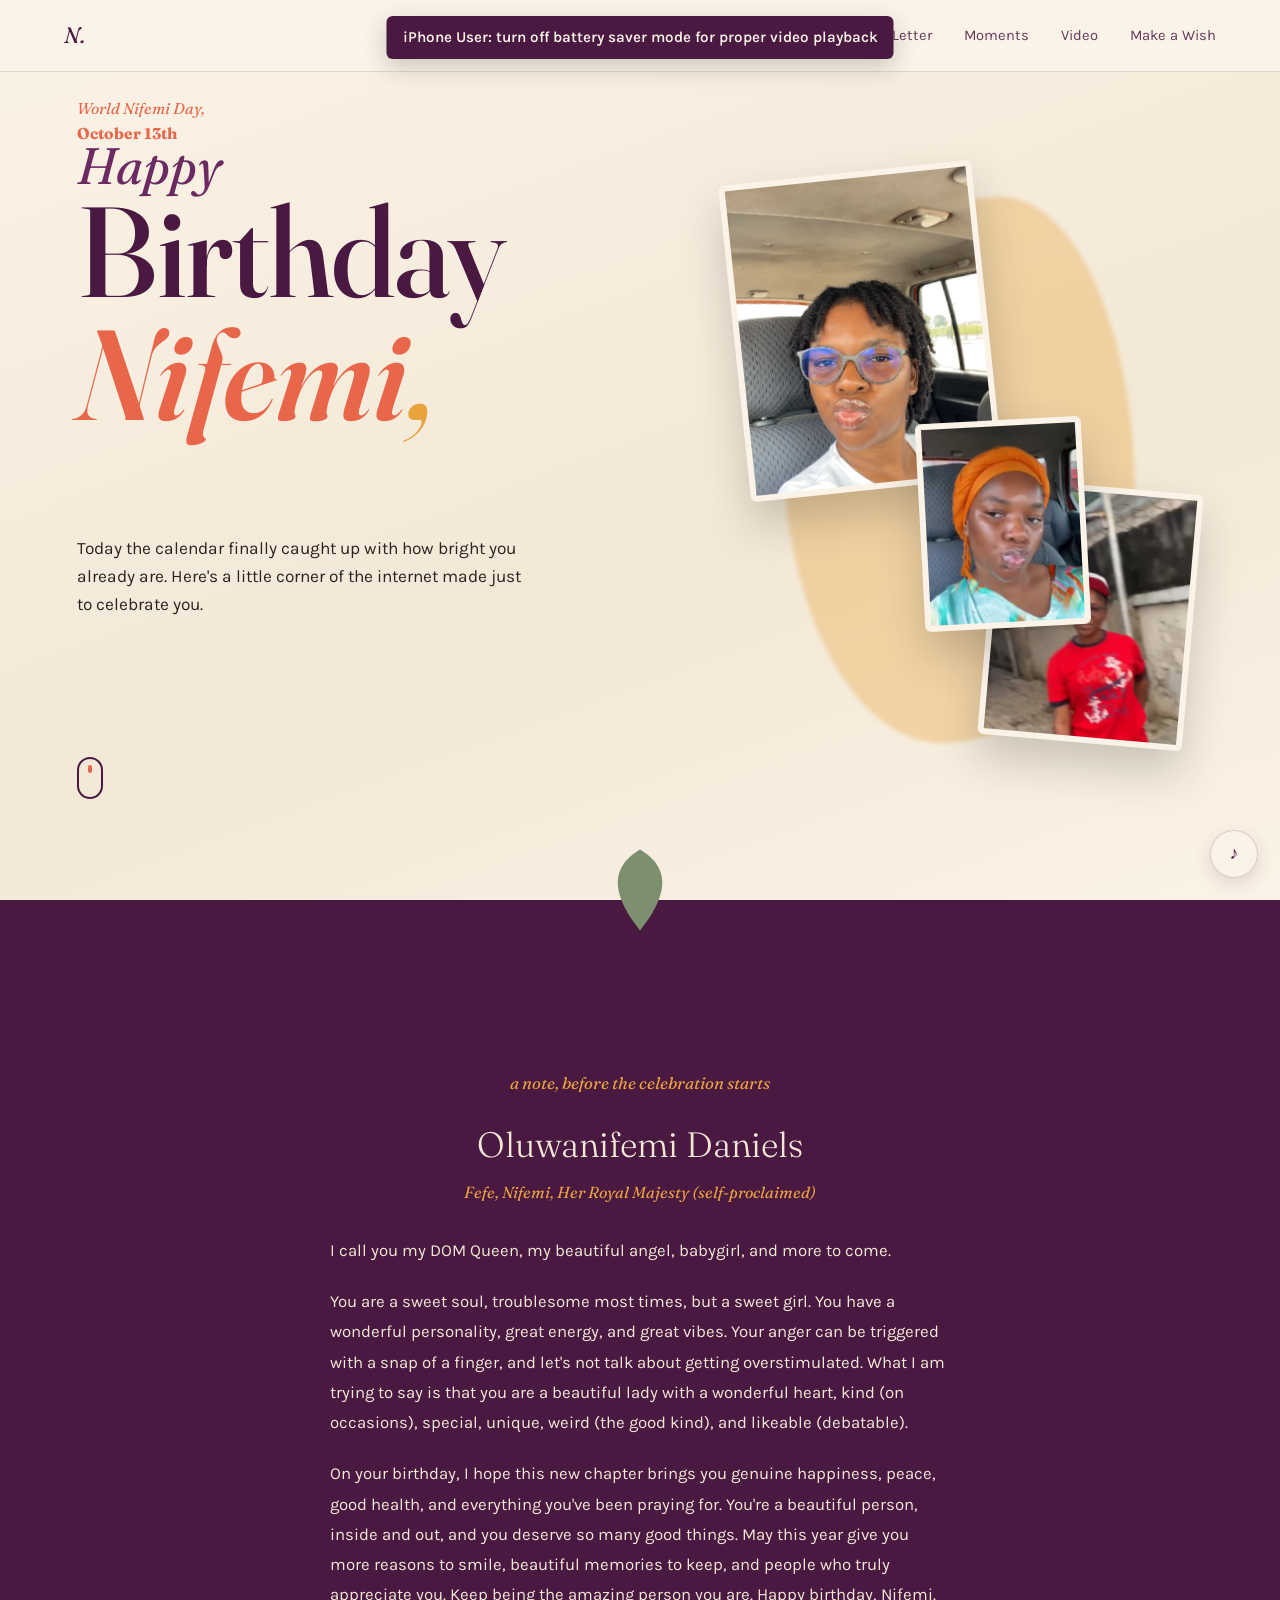
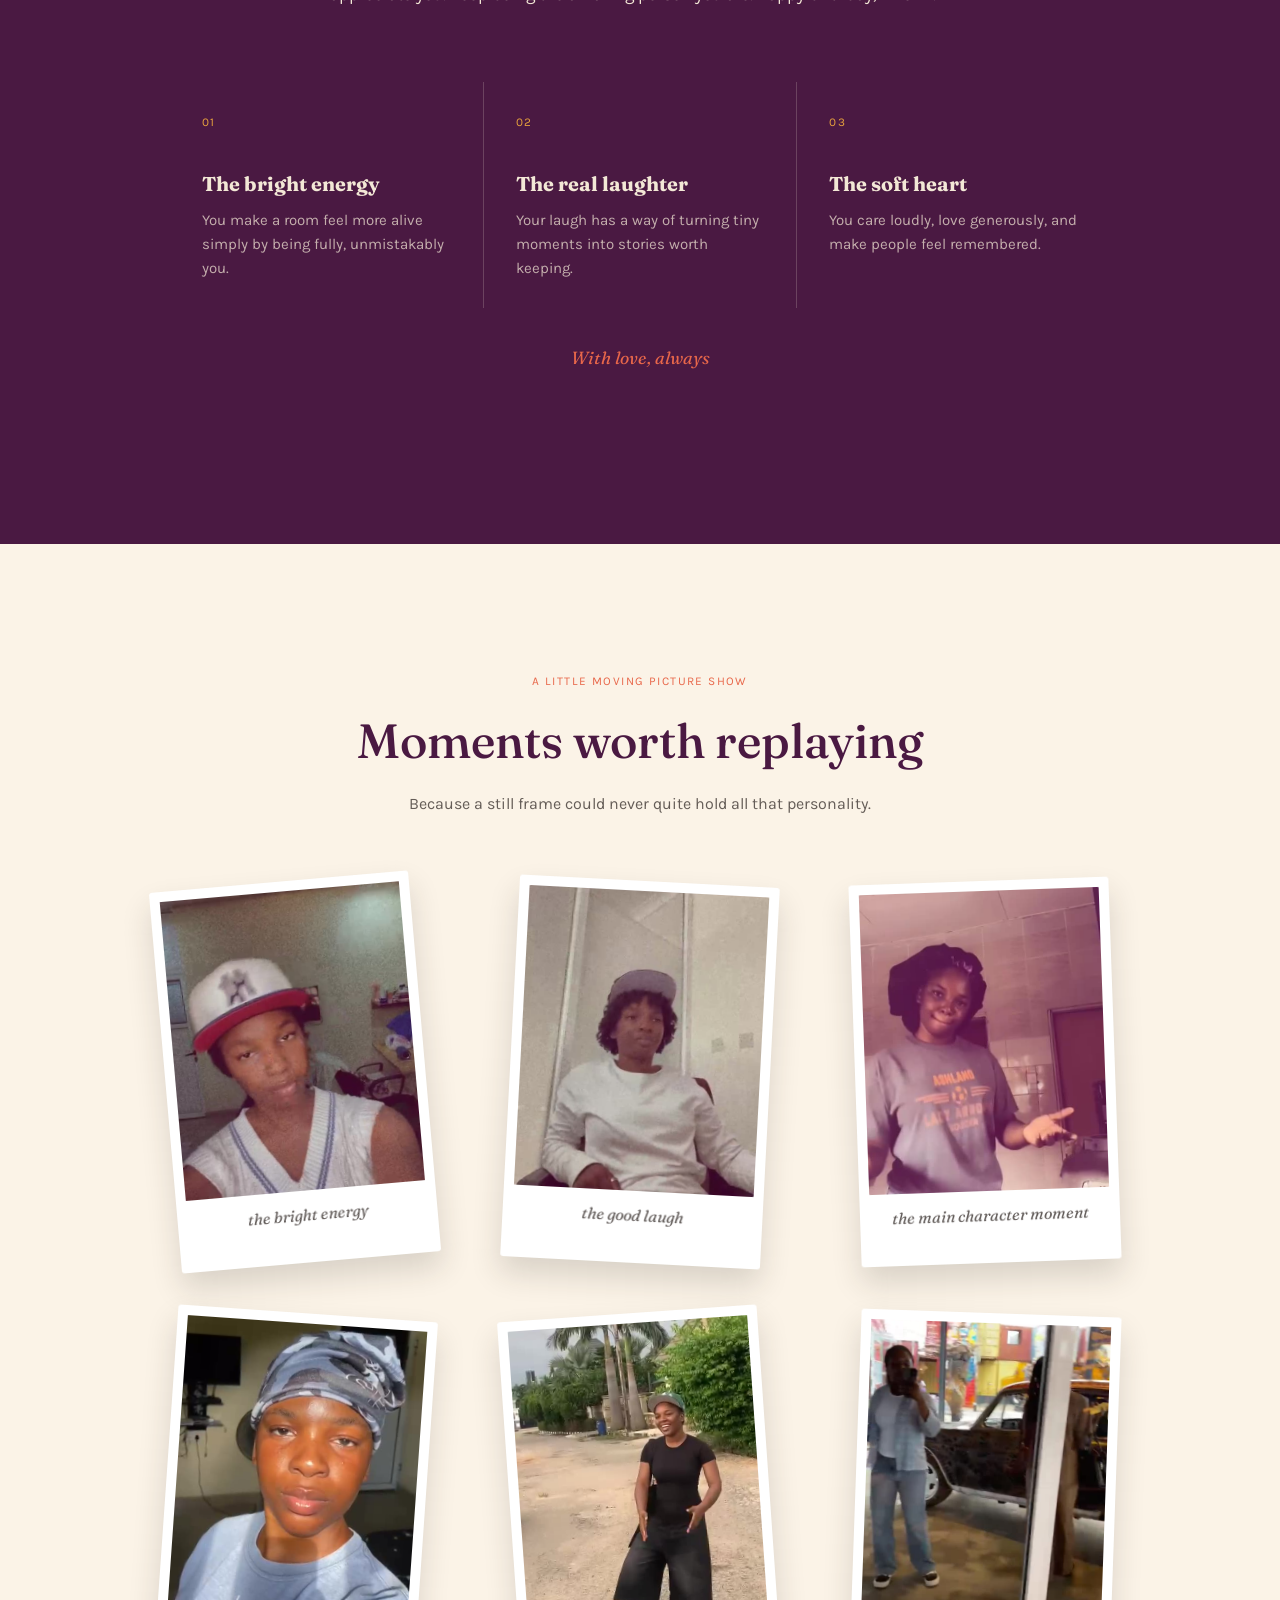
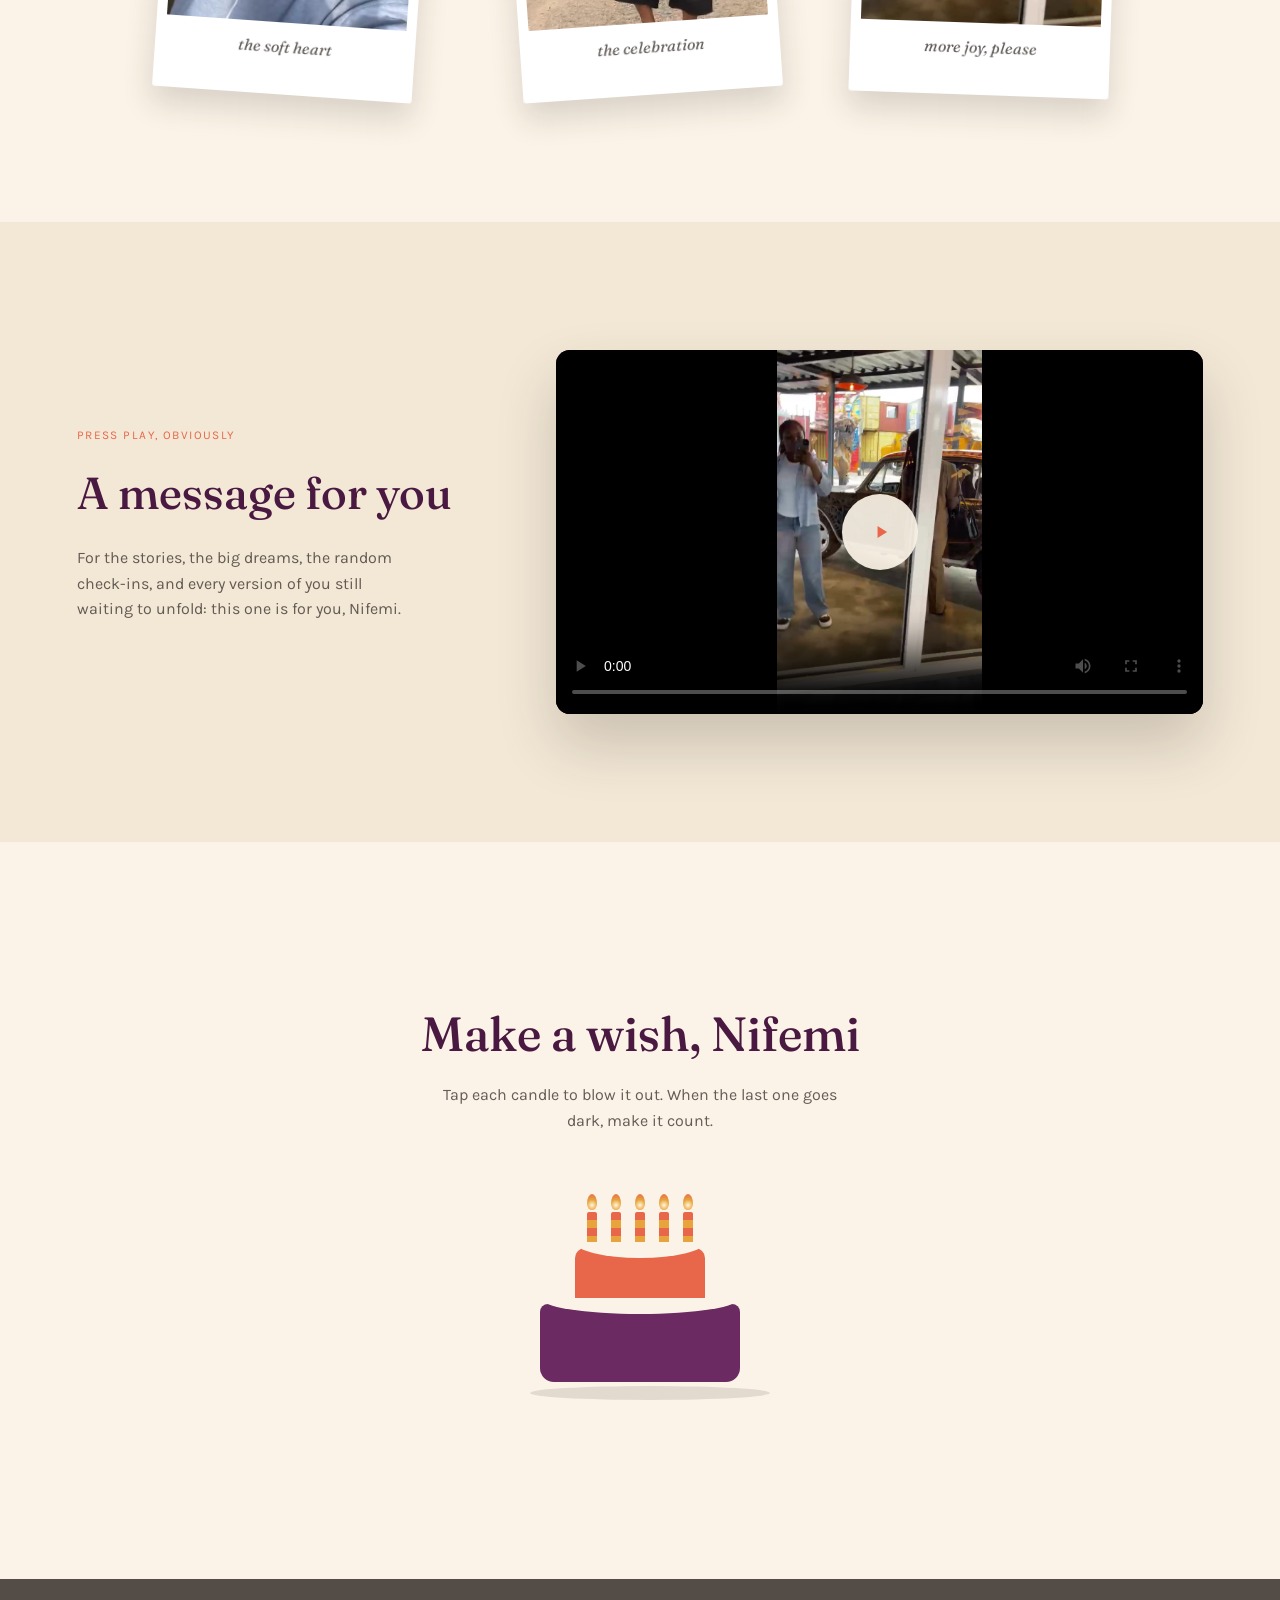
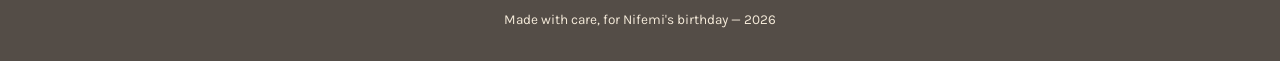
==== commit 8cbeb395: "Add files via upload" ====
--- a/index.html
+++ b/index.html
@@ -15,6 +15,8 @@
 
 <!-- decorative petal layer, filled by JS -->
 <div class="petal-field" id="petalField" aria-hidden="true"></div>
+
+<p class="battery-note" id="batteryNote" role="status">iPhone User: turn off battery saver mode for proper video playback</p>
 
 <button class="sound-toggle" id="soundToggle" aria-pressed="false" aria-label="Toggle celebration sound">
   <span class="sound-toggle__icon">♪</span>
--- a/css/style.css
+++ b/css/style.css
@@ -78,6 +78,25 @@
 }
 @keyframes petal-fall {
   to { transform: translateY(110vh) translateX(var(--drift, 40px)) rotate(300deg); }
+}
+
+.battery-note {
+  position: fixed;
+  top: max(16px, env(safe-area-inset-top));
+  left: 50%;
+  z-index: 80;
+  max-width: calc(100vw - 32px);
+  margin: 0;
+  padding: 11px 16px;
+  transform: translateX(-50%);
+  border-radius: 6px;
+  background: var(--plum);
+  color: var(--ivory);
+  box-shadow: 0 8px 24px rgba(43,35,32,.22);
+  font-size: .95rem;
+  font-weight: 600;
+  line-height: 1.35;
+  text-align: center;
 }
 
 /* ============================================
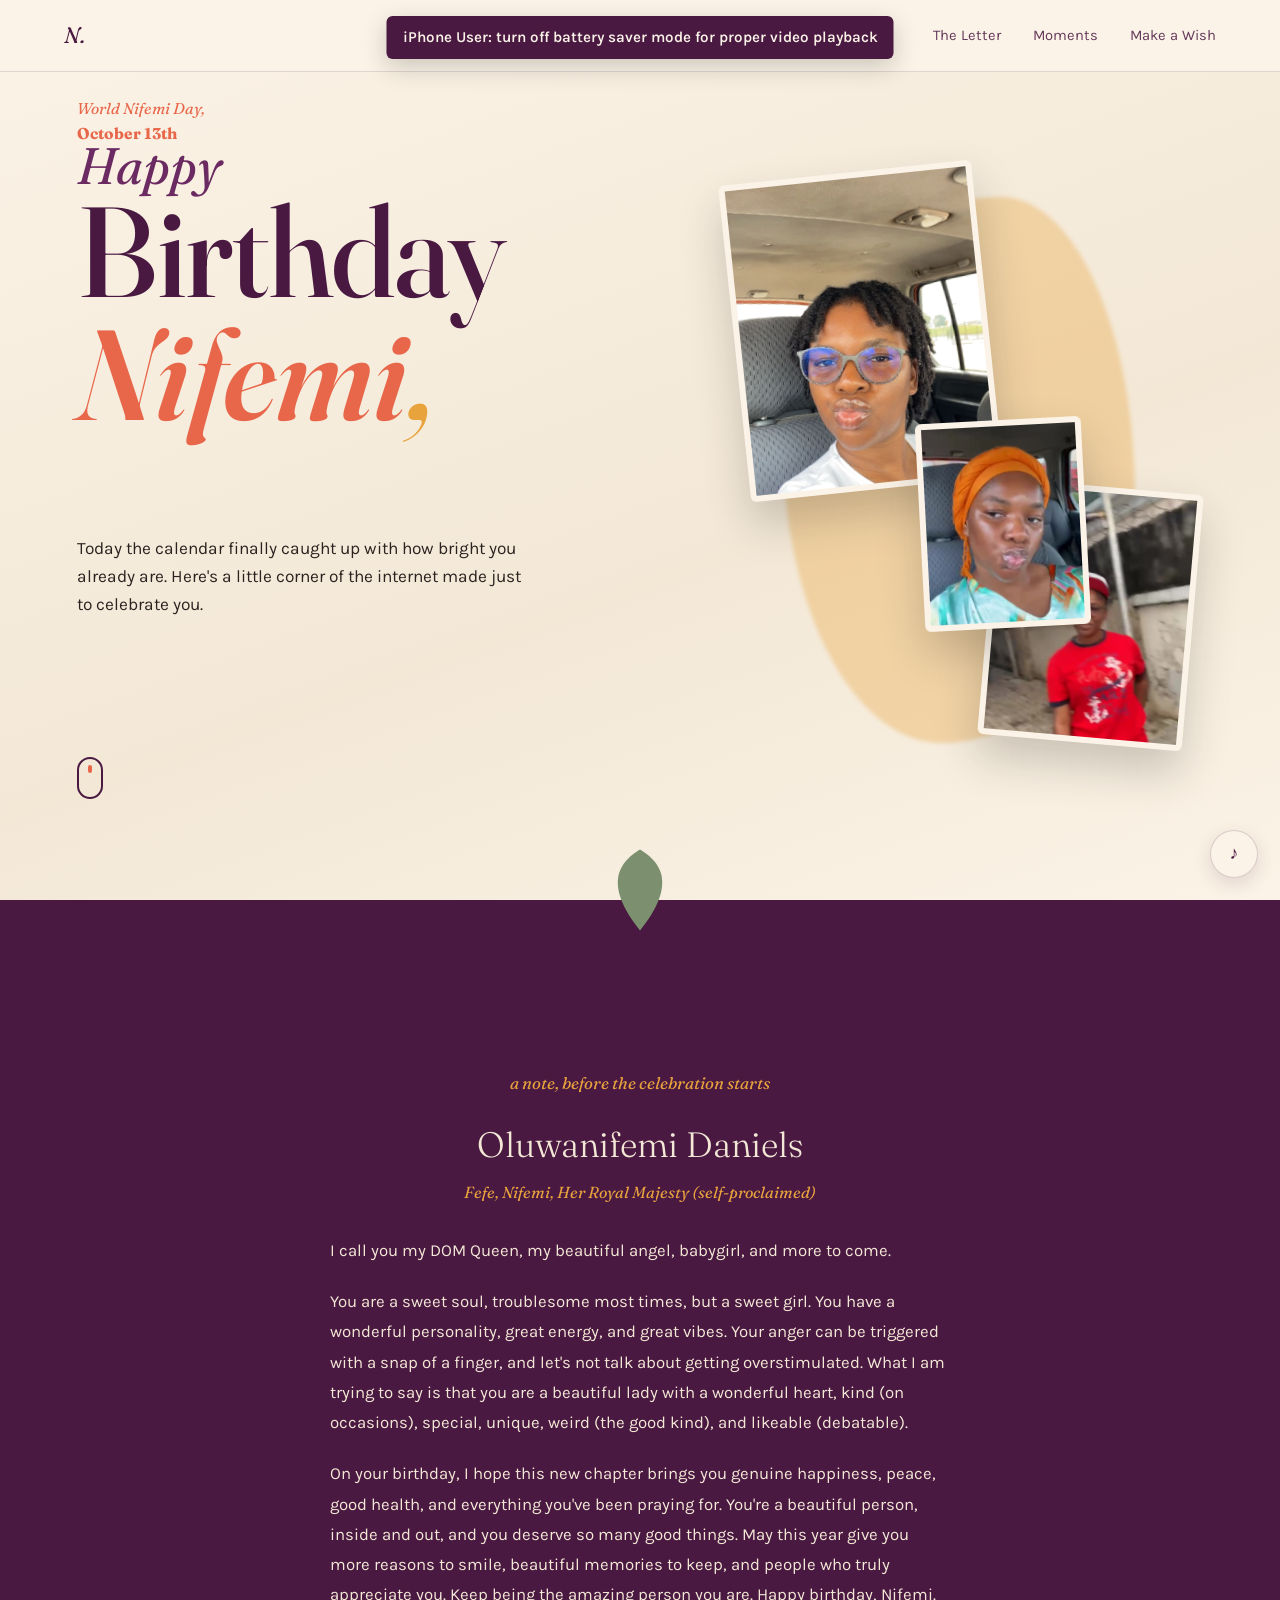
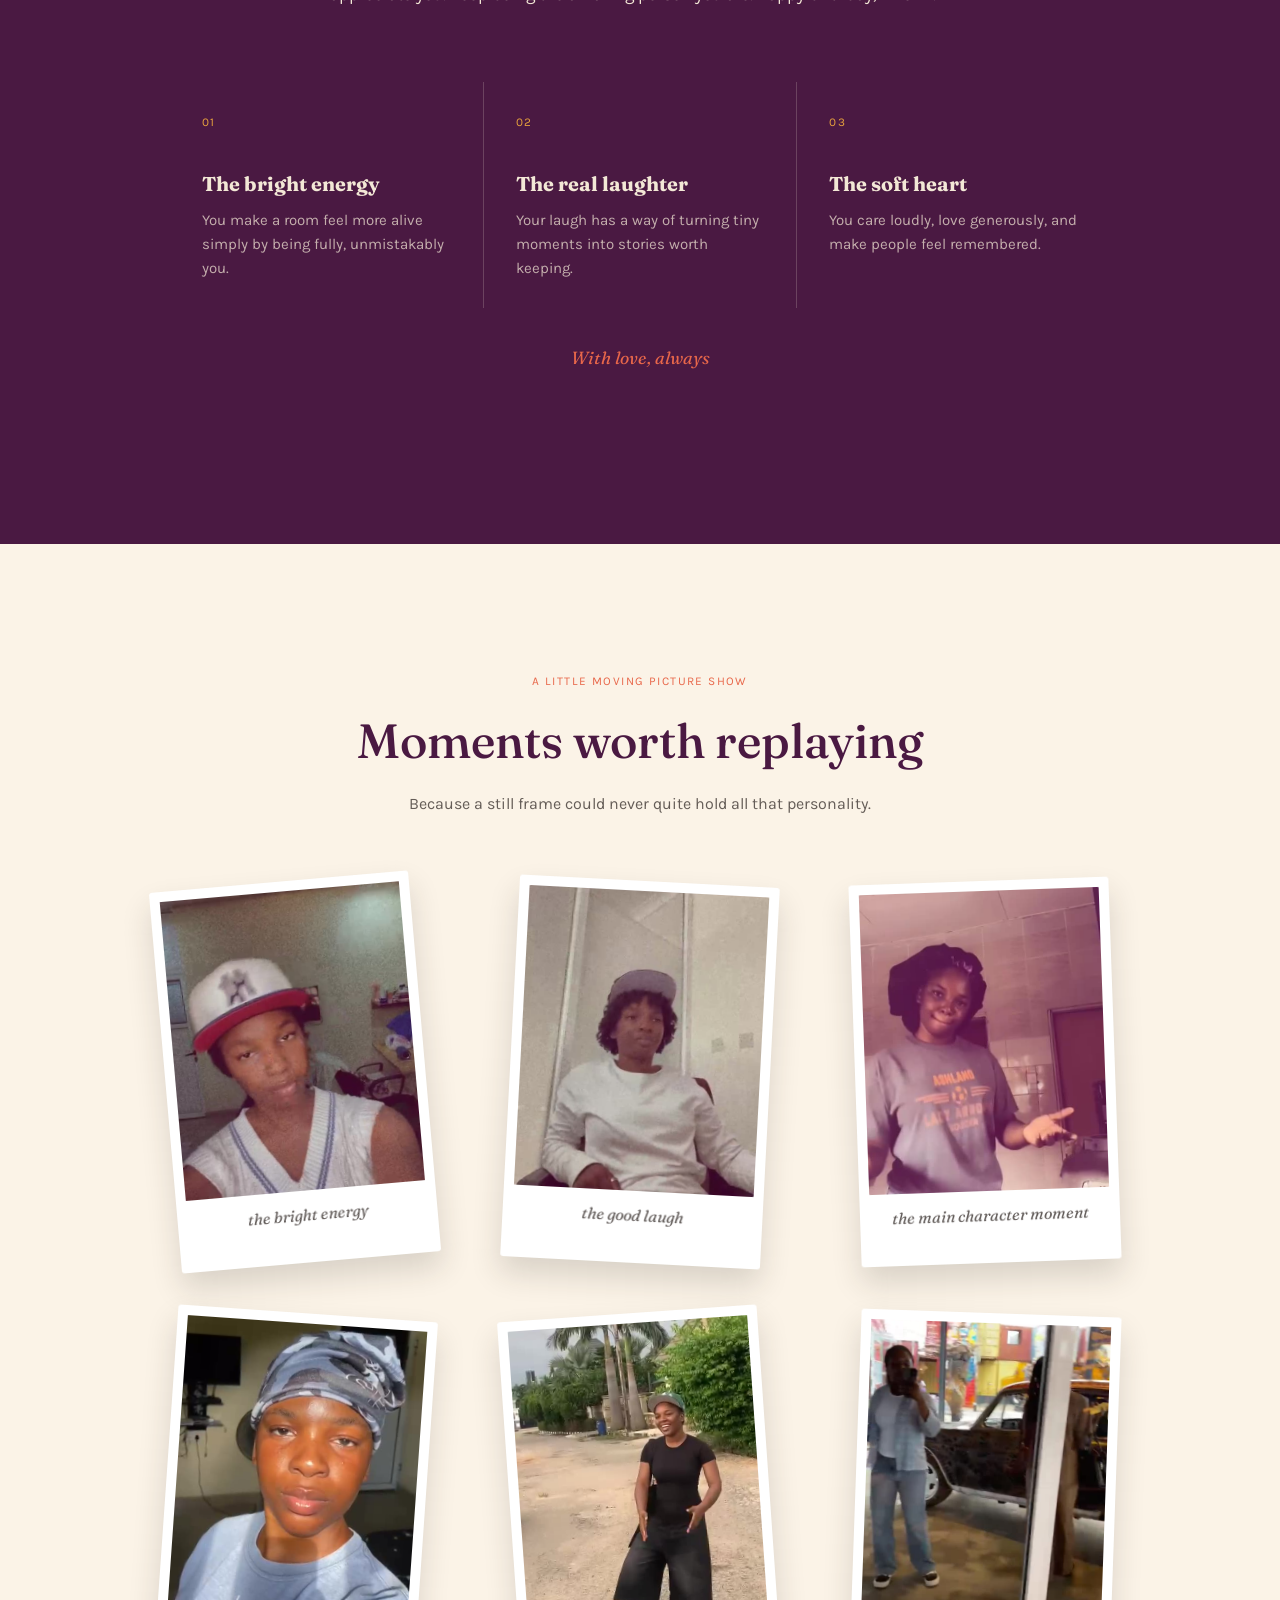
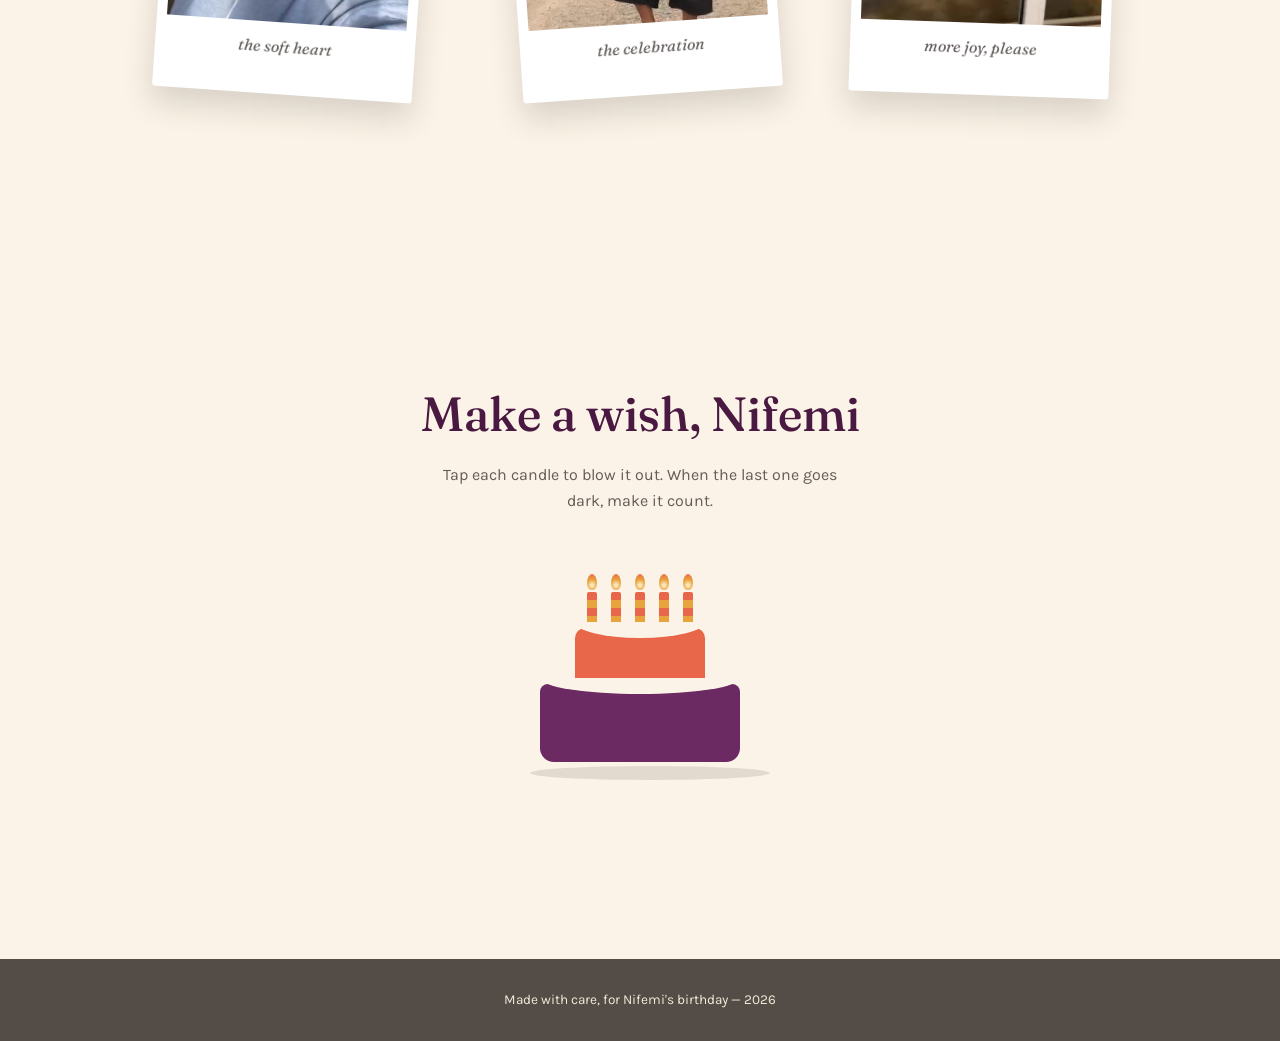
==== commit 5e161acd: "Add files via upload" ====
--- a/index.html
+++ b/index.html
@@ -27,7 +27,6 @@
   <ul class="nav__links">
     <li><a href="#letter">The Letter</a></li>
     <li><a href="#moments">Moments</a></li>
-    <li><a href="#message">Video</a></li>
     <li><a href="#wish">Make a Wish</a></li>
   </ul>
 </nav>
@@ -115,29 +114,7 @@
   </div>
 </section>
 
-<!-- VIDEO MESSAGE -->
-<section class="video-section" id="message">
-  <div class="video-section__text">
-    <p class="video-section__kicker">press play, obviously</p>
-    <h2 class="video-section__title">A message for you</h2>
-    <p class="video-section__sub">For the stories, the big dreams, the random check-ins, and every version of you still waiting to unfold: this one is for you, Nifemi.</p>
-  </div>
 
-  <div class="video-frame">
-    <video
-      id="birthdayVideo"
-      poster="images/message-poster.jpg"
-      preload="metadata"
-      playsinline
-      controls>
-      <source src="videos/message-to-nifemi.mp4" type="video/mp4">
-      Your browser doesn't support embedded video — open <a href="videos/message-to-nifemi.mp4">the video file</a> directly.
-    </video>
-    <button class="video-frame__play" id="playButton" aria-label="Play video message">
-      <svg viewBox="0 0 60 60"><polygon points="22,16 44,30 22,44"/></svg>
-    </button>
-  </div>
-</section>
 
 <!-- INTERACTIVE CAKE -->
 <section class="cake-section" id="wish">
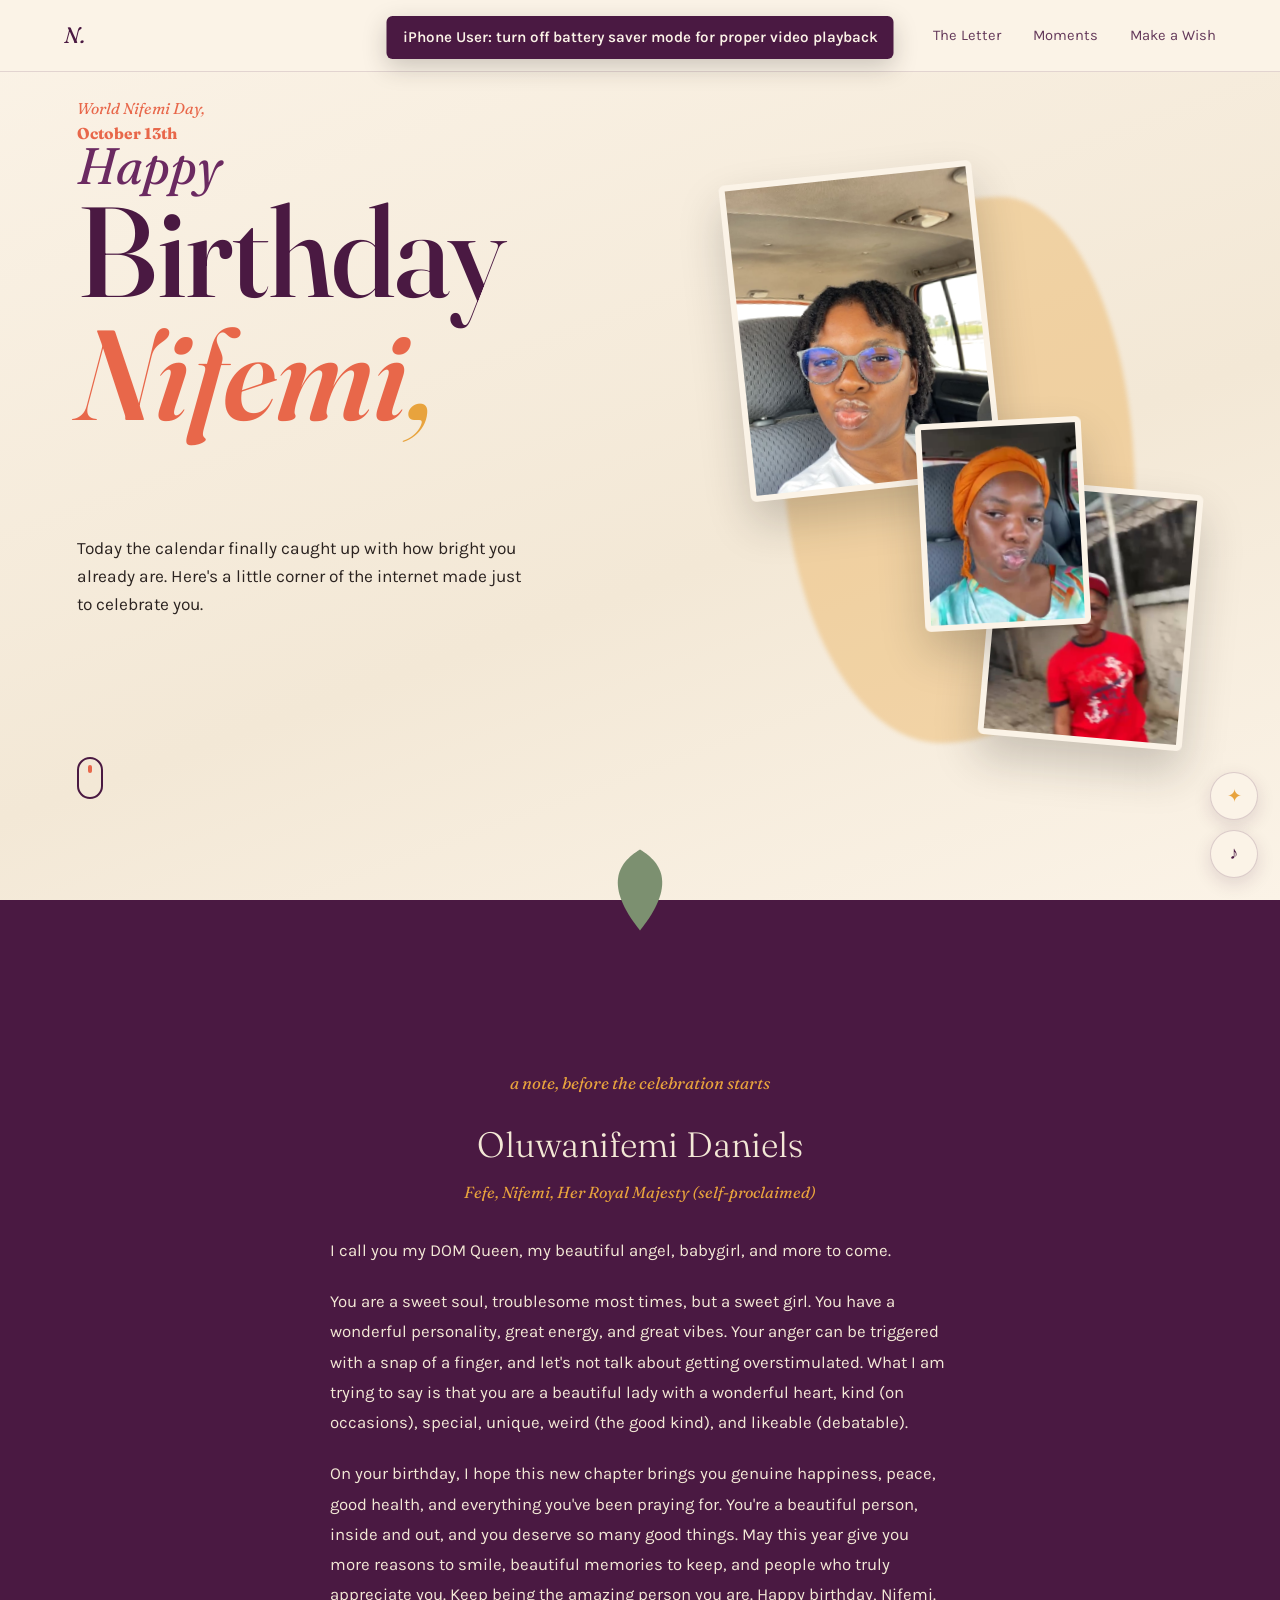
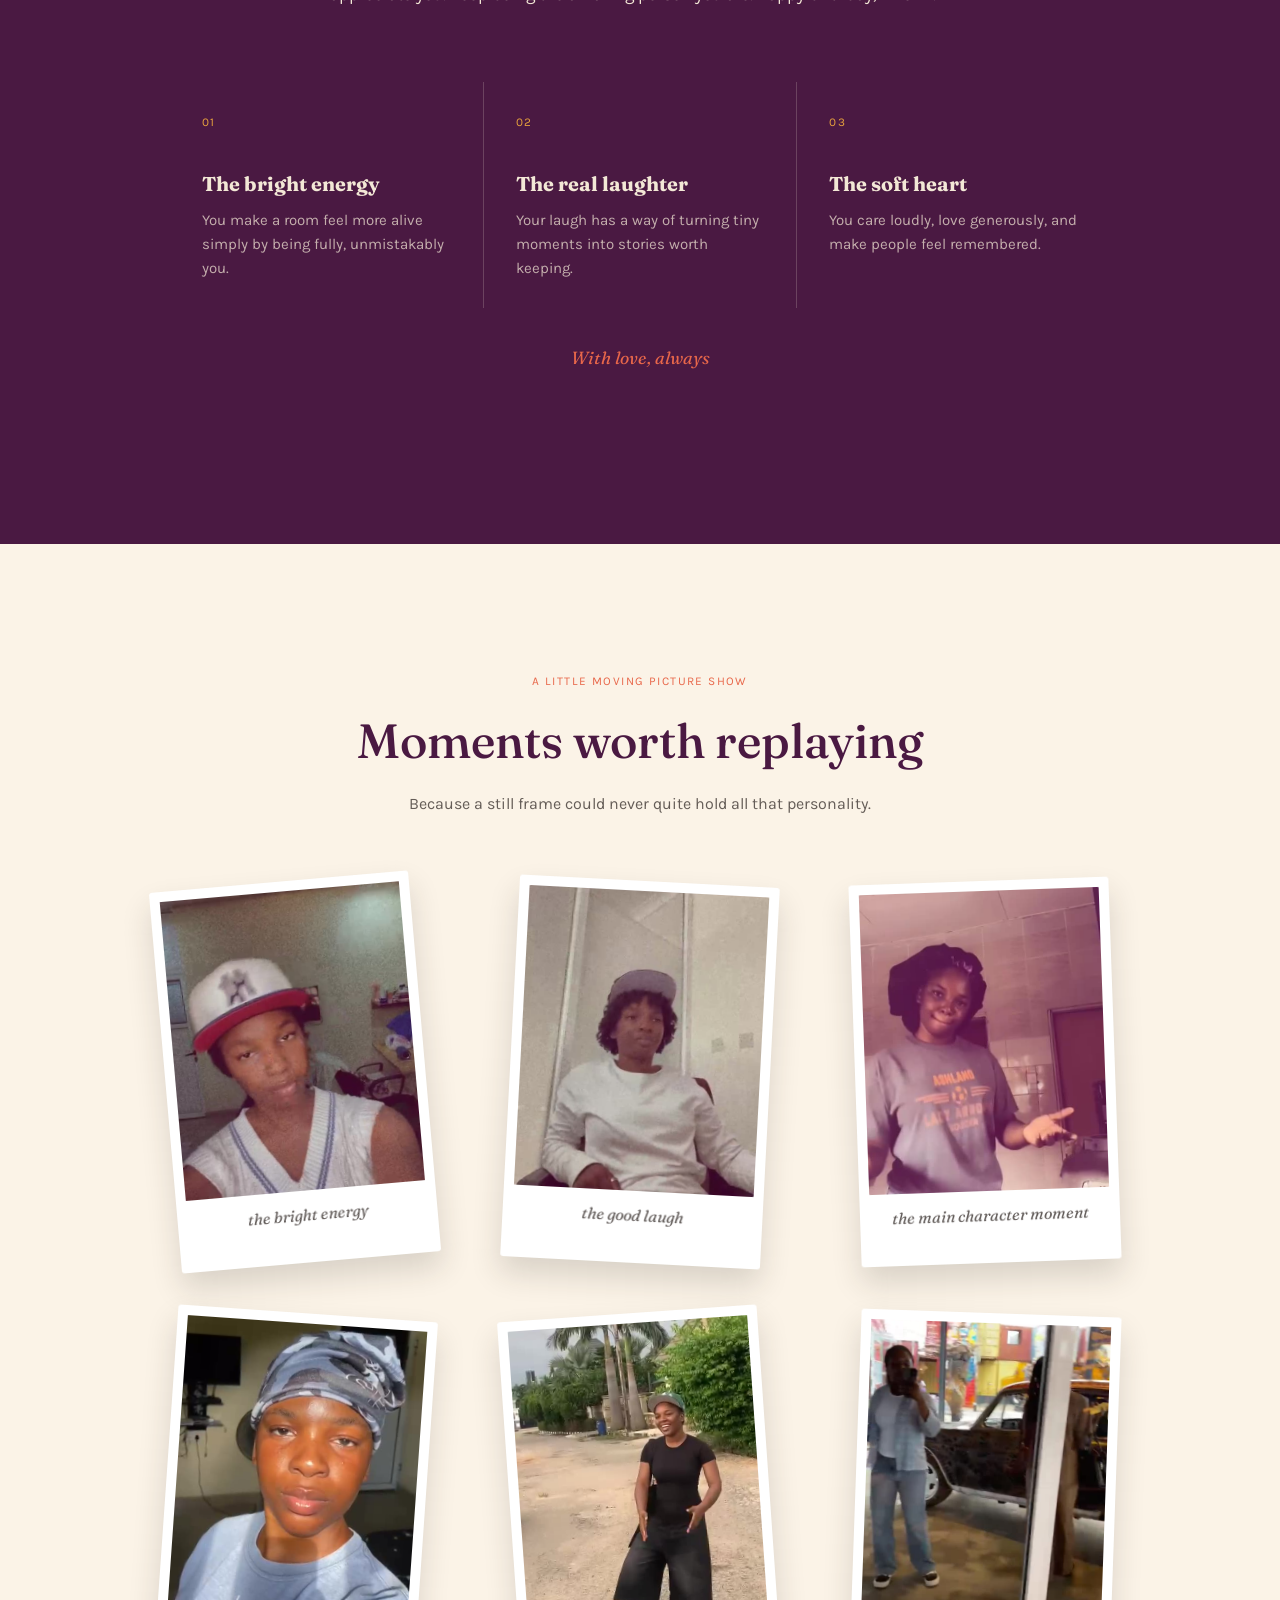
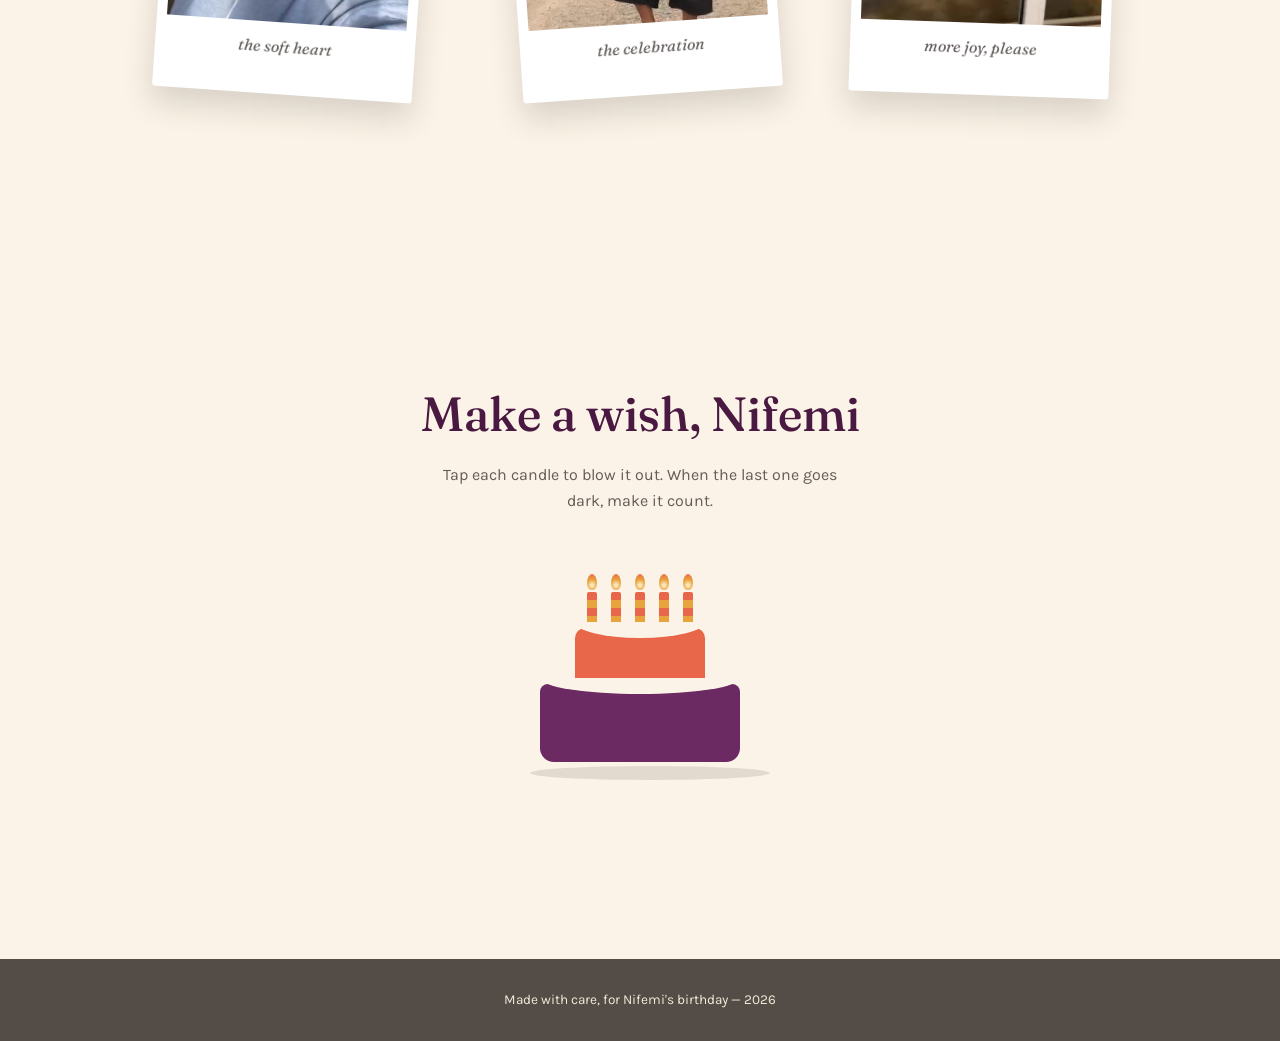
==== commit da57e78c: "Add files via upload" ====
--- a/index.html
+++ b/index.html
@@ -1,152 +1,226 @@
 <!DOCTYPE html>
 <html lang="en" data-theme="light">
+
 <head>
-<meta charset="UTF-8">
-<meta name="viewport" content="width=device-width, initial-scale=1.0">
-<title>Happy Birthday, Nifemi</title>
-<meta name="description" content="A birthday celebration page for Nifemi.">
-<link rel="icon" type="image/svg+xml" href="favicon.svg">
-<link rel="preconnect" href="https://fonts.googleapis.com">
-<link rel="preconnect" href="https://fonts.gstatic.com" crossorigin>
-<link href="https://fonts.googleapis.com/css2?family=Fraunces:ital,opsz,wght@0,9..144,300;0,9..144,500;0,9..144,600;1,9..144,500;1,9..144,600&family=Karla:wght@400;500;600;700&display=swap" rel="stylesheet">
-<link rel="stylesheet" href="css/style.css">
+  <meta charset="UTF-8">
+  <meta name="viewport" content="width=device-width, initial-scale=1.0">
+  <title>Happy Birthday, Nifemi</title>
+  <meta name="description" content="A birthday celebration page for Nifemi.">
+  <link rel="icon" type="image/svg+xml" href="favicon.svg">
+  <link rel="preconnect" href="https://fonts.googleapis.com">
+  <link rel="preconnect" href="https://fonts.gstatic.com" crossorigin>
+  <link
+    href="https://fonts.googleapis.com/css2?family=Fraunces:ital,opsz,wght@0,9..144,300;0,9..144,500;0,9..144,600;1,9..144,500;1,9..144,600&family=Karla:wght@400;500;600;700&display=swap"
+    rel="stylesheet">
+  <link rel="stylesheet" href="css/style.css">
 </head>
+
 <body>
 
-<!-- decorative petal layer, filled by JS -->
-<div class="petal-field" id="petalField" aria-hidden="true"></div>
-
-<p class="battery-note" id="batteryNote" role="status">iPhone User: turn off battery saver mode for proper video playback</p>
-
-<button class="sound-toggle" id="soundToggle" aria-pressed="false" aria-label="Toggle celebration sound">
-  <span class="sound-toggle__icon">♪</span>
-</button>
-
-<nav class="nav">
-  <span class="nav__mark">N.</span>
-  <ul class="nav__links">
-    <li><a href="#letter">The Letter</a></li>
-    <li><a href="#moments">Moments</a></li>
-    <li><a href="#wish">Make a Wish</a></li>
-  </ul>
-</nav>
-
-<!-- HERO -->
-<header class="hero" id="top">
-  <div class="hero__note">World Nifemi Day, <time datetime="--10-13">October 13th</time></div>
-
-  <h1 class="hero__title">
-    <span class="hero__title-line hero__title-line--top">Happy</span>
-    <span class="hero__title-line hero__title-line--main">Birthday</span>
-    <span class="hero__title-line hero__title-line--name">Nifemi<span class="hero__comma">,</span></span>
-  </h1>
-
-  <p class="hero__sub">Today the calendar finally caught up with how bright you already are. Here's a little corner of the internet made just to celebrate you.</p>
-
-  <a href="#letter" class="hero__scroll" aria-label="Scroll to the letter">
-    <span></span>
-  </a>
-
-  <div class="hero__collage">
-    <figure class="hero__video hero__video--a">
-      <img src="images/nifemi-photo.jpg" alt="Nifemi smiling in the car, wearing glasses" width="720" height="1280" fetchpriority="high">
-    </figure>
-    <figure class="hero__video hero__video--b">
-      <video src="videos/clip-7.mp4" muted loop playsinline preload="metadata" poster="images/poster-7.jpg" aria-label="Nifemi in the car in an orange head wrap"></video>
-    </figure>
-    <figure class="hero__video hero__video--c">
-      <video src="videos/clip-5.mp4" poster="images/poster-5.jpg" muted loop playsinline preload="metadata" aria-label="Nifemi in a red top, walking and smiling"></video>
-    </figure>
-    <div class="hero__blob" aria-hidden="true"></div>
+  <!-- decorative petal layer, filled by JS -->
+  <div class="petal-field" id="petalField" aria-hidden="true"></div>
+
+  <p class="battery-note" id="batteryNote" role="status">iPhone User: turn off battery saver mode for proper video
+    playback</p>
+
+  <div class="corner-controls">
+    <button class="footer__secret" id="secretTrigger" aria-label="" tabindex="-1">✦</button>
+    <button class="sound-toggle" id="soundToggle" aria-pressed="false" aria-label="Toggle celebration sound">
+      <span class="sound-toggle__icon">♪</span>
+    </button>
   </div>
-</header>
-
-<!-- LETTER -->
-<section class="letter" id="letter">
-  <div class="letter__deco" aria-hidden="true">
-    <svg viewBox="0 0 200 200" class="letter__leaf">
-      <path d="M100 10 C150 40 180 90 100 190 C20 90 50 40 100 10Z" />
-    </svg>
+
+  <nav class="nav">
+    <span class="nav__mark">N.</span>
+    <ul class="nav__links">
+      <li><a href="#letter">The Letter</a></li>
+      <li><a href="#moments">Moments</a></li>
+      <li><a href="#wish">Make a Wish</a></li>
+    </ul>
+  </nav>
+
+  <!-- HERO -->
+  <header class="hero" id="top">
+    <div class="hero__note">World Nifemi Day, <time datetime="--10-13">October 13th</time></div>
+
+    <h1 class="hero__title">
+      <span class="hero__title-line hero__title-line--top">Happy</span>
+      <span class="hero__title-line hero__title-line--main">Birthday</span>
+      <span class="hero__title-line hero__title-line--name">Nifemi<span class="hero__comma">,</span></span>
+    </h1>
+
+    <p class="hero__sub">Today the calendar finally caught up with how bright you already are. Here's a little corner of
+      the internet made just to celebrate you.</p>
+
+    <a href="#letter" class="hero__scroll" aria-label="Scroll to the letter">
+      <span></span>
+    </a>
+
+    <div class="hero__collage">
+      <figure class="hero__video hero__video--a">
+        <img src="images/nifemi-photo.jpg" alt="Nifemi smiling in the car, wearing glasses" width="720" height="1280"
+          fetchpriority="high">
+      </figure>
+      <figure class="hero__video hero__video--b">
+        <video src="videos/clip-7.mp4" muted loop playsinline preload="metadata" poster="images/poster-7.jpg"
+          aria-label="Nifemi in the car in an orange head wrap"></video>
+      </figure>
+      <figure class="hero__video hero__video--c">
+        <video src="videos/clip-5.mp4" poster="images/poster-5.jpg" muted loop playsinline preload="metadata"
+          aria-label="Nifemi in a red top, walking and smiling"></video>
+      </figure>
+      <div class="hero__blob" aria-hidden="true"></div>
+    </div>
+  </header>
+
+  <!-- LETTER -->
+  <section class="letter" id="letter">
+    <div class="letter__deco" aria-hidden="true">
+      <svg viewBox="0 0 200 200" class="letter__leaf">
+        <path d="M100 10 C150 40 180 90 100 190 C20 90 50 40 100 10Z" />
+      </svg>
+    </div>
+    <p class="letter__eyebrow">a note, before the celebration starts</p>
+    <p class="letter__body">Oluwanifemi Daniels</p>
+    <p class="letter__aliases">Fefe, Nifemi, Her Royal Majesty (self-proclaimed)</p>
+    <div class="letter__message">
+      <p>I call you my DOM Queen, my beautiful angel, babygirl, and more to come.</p>
+      <p>You are a sweet soul, troublesome most times, but a sweet girl. You have a wonderful personality, great energy,
+        and great vibes. Your anger can be triggered with a snap of a finger, and let's not talk about getting
+        overstimulated. What I am trying to say is that you are a beautiful lady with a wonderful heart, kind (on
+        occasions), special, unique, weird (the good kind), and likeable (debatable).</p>
+      <p>On your birthday, I hope this new chapter brings you genuine happiness, peace, good health, and everything
+        you've been praying for. You're a beautiful person, inside and out, and you deserve so many good things. May
+        this year give you more reasons to smile, beautiful memories to keep, and people who truly appreciate you. Keep
+        being the amazing person you are. Happy birthday, Nifemi.</p>
+    </div>
+    <div class="personality-notes" aria-label="A few things that make Nifemi special">
+      <article class="personality-note">
+        <span class="personality-note__number">01</span>
+        <h3>The bright energy</h3>
+        <p>You make a room feel more alive simply by being fully, unmistakably you.</p>
+      </article>
+      <article class="personality-note">
+        <span class="personality-note__number">02</span>
+        <h3>The real laughter</h3>
+        <p>Your laugh has a way of turning tiny moments into stories worth keeping.</p>
+      </article>
+      <article class="personality-note">
+        <span class="personality-note__number">03</span>
+        <h3>The soft heart</h3>
+        <p>You care loudly, love generously, and make people feel remembered.</p>
+      </article>
+    </div>
+    <p class="letter__sign">With love, always</p>
+  </section>
+
+  <!-- VIDEO MOMENTS -->
+  <section class="gallery" id="moments">
+    <div class="gallery__head">
+      <p class="gallery__kicker">a little moving picture show</p>
+      <h2 class="gallery__title">Moments worth replaying</h2>
+      <p class="gallery__sub">Because a still frame could never quite hold all that personality.</p>
+    </div>
+
+    <div class="gallery__grid">
+      <figure class="polaroid polaroid--1"><video data-src="videos/clip-1.mp4" poster="images/poster-1.jpg" muted loop
+          playsinline preload="none" aria-label="Nifemi in a cap, being her bright self"></video>
+        <figcaption>the bright energy</figcaption>
+      </figure>
+      <figure class="polaroid polaroid--2"><video data-src="videos/clip-2.mp4" poster="images/poster-2.jpg" muted loop
+          playsinline preload="none" aria-label="A happy moment with Nifemi"></video>
+        <figcaption>the good laugh</figcaption>
+      </figure>
+      <figure class="polaroid polaroid--3"><video data-src="videos/clip-3.mp4" poster="images/poster-3.jpg" muted loop
+          playsinline preload="none" aria-label="Nifemi dancing and full of joy"></video>
+        <figcaption>the main character moment</figcaption>
+      </figure>
+      <figure class="polaroid polaroid--4"><video data-src="videos/clip-4.mp4" poster="images/poster-4.jpg" muted loop
+          playsinline preload="none" aria-label="A tender moment with Nifemi"></video>
+        <figcaption>the soft heart</figcaption>
+      </figure>
+      <figure class="polaroid polaroid--5"><video data-src="videos/clip-6.mp4" poster="images/poster-6.jpg" muted loop
+          playsinline preload="none" aria-label="Nifemi out in the sunshine"></video>
+        <figcaption>the celebration</figcaption>
+      </figure>
+      <figure class="polaroid polaroid--6"><video data-src="videos/clip-8.mp4" poster="images/poster-8.jpg" muted loop
+          playsinline preload="none" aria-label="Another moment worth replaying with Nifemi"></video>
+        <figcaption>more joy, please</figcaption>
+      </figure>
+    </div>
+  </section>
+
+  <!-- VIDEO MESSAGE (hidden until secret star is clicked) -->
+  <section class="video-section" id="message" aria-hidden="true" style="display:none">
+    <div class="video-section__text">
+      <p class="video-section__kicker">press play, obviously</p>
+      <h2 class="video-section__title">A message for you</h2>
+      <p class="video-section__sub">For the stories, the big dreams, the random check-ins, and every version of you
+        still waiting to unfold: this one is for you, Nifemi.</p>
+    </div>
+
+    <div class="video-frame">
+      <video id="birthdayVideo" poster="images/anderson-w-rangel-1LNR7oVDTJ0-unsplash.jpg" preload="none" playsinline
+        controls>
+        <source src="videos/Video Message.mp4" type="video/mp4">
+        Your browser doesn't support embedded video — open <a href="videos/message-to-nifemi.mp4">the video file</a>
+        directly.
+      </video>
+      <button class="video-frame__play" id="playButton" aria-label="Play video message">
+        <svg viewBox="0 0 60 60">
+          <polygon points="22,16 44,30 22,44" />
+        </svg>
+      </button>
+    </div>
+  </section>
+
+  <!-- SECRET UNLOCK OVERLAY -->
+  <div class="secret-overlay" id="secretOverlay" role="dialog" aria-modal="true" aria-label="Secret message unlocked"
+    hidden>
+    <div class="secret-overlay__inner">
+      <div class="secret-overlay__star" id="secretStar" aria-hidden="true">✦</div>
+      <p class="secret-overlay__label">A special message awaits…</p>
+    </div>
   </div>
-  <p class="letter__eyebrow">a note, before the celebration starts</p>
-  <p class="letter__body">Oluwanifemi Daniels</p>
-  <p class="letter__aliases">Fefe, Nifemi, Her Royal Majesty (self-proclaimed)</p>
-  <div class="letter__message">
-    <p>I call you my DOM Queen, my beautiful angel, babygirl, and more to come.</p>
-    <p>You are a sweet soul, troublesome most times, but a sweet girl. You have a wonderful personality, great energy, and great vibes. Your anger can be triggered with a snap of a finger, and let's not talk about getting overstimulated. What I am trying to say is that you are a beautiful lady with a wonderful heart, kind (on occasions), special, unique, weird (the good kind), and likeable (debatable).</p>
-    <p>On your birthday, I hope this new chapter brings you genuine happiness, peace, good health, and everything you've been praying for. You're a beautiful person, inside and out, and you deserve so many good things. May this year give you more reasons to smile, beautiful memories to keep, and people who truly appreciate you. Keep being the amazing person you are. Happy birthday, Nifemi.</p>
-  </div>
-  <div class="personality-notes" aria-label="A few things that make Nifemi special">
-    <article class="personality-note">
-      <span class="personality-note__number">01</span>
-      <h3>The bright energy</h3>
-      <p>You make a room feel more alive simply by being fully, unmistakably you.</p>
-    </article>
-    <article class="personality-note">
-      <span class="personality-note__number">02</span>
-      <h3>The real laughter</h3>
-      <p>Your laugh has a way of turning tiny moments into stories worth keeping.</p>
-    </article>
-    <article class="personality-note">
-      <span class="personality-note__number">03</span>
-      <h3>The soft heart</h3>
-      <p>You care loudly, love generously, and make people feel remembered.</p>
-    </article>
-  </div>
-  <p class="letter__sign">With love, always</p>
-</section>
-
-<!-- VIDEO MOMENTS -->
-<section class="gallery" id="moments">
-  <div class="gallery__head">
-    <p class="gallery__kicker">a little moving picture show</p>
-    <h2 class="gallery__title">Moments worth replaying</h2>
-    <p class="gallery__sub">Because a still frame could never quite hold all that personality.</p>
-  </div>
-
-  <div class="gallery__grid">
-    <figure class="polaroid polaroid--1"><video data-src="videos/clip-1.mp4" poster="images/poster-1.jpg" muted loop playsinline preload="none" aria-label="Nifemi in a cap, being her bright self"></video><figcaption>the bright energy</figcaption></figure>
-    <figure class="polaroid polaroid--2"><video data-src="videos/clip-2.mp4" poster="images/poster-2.jpg" muted loop playsinline preload="none" aria-label="A happy moment with Nifemi"></video><figcaption>the good laugh</figcaption></figure>
-    <figure class="polaroid polaroid--3"><video data-src="videos/clip-3.mp4" poster="images/poster-3.jpg" muted loop playsinline preload="none" aria-label="Nifemi dancing and full of joy"></video><figcaption>the main character moment</figcaption></figure>
-    <figure class="polaroid polaroid--4"><video data-src="videos/clip-4.mp4" poster="images/poster-4.jpg" muted loop playsinline preload="none" aria-label="A tender moment with Nifemi"></video><figcaption>the soft heart</figcaption></figure>
-    <figure class="polaroid polaroid--5"><video data-src="videos/clip-6.mp4" poster="images/poster-6.jpg" muted loop playsinline preload="none" aria-label="Nifemi out in the sunshine"></video><figcaption>the celebration</figcaption></figure>
-    <figure class="polaroid polaroid--6"><video data-src="videos/clip-8.mp4" poster="images/poster-8.jpg" muted loop playsinline preload="none" aria-label="Another moment worth replaying with Nifemi"></video><figcaption>more joy, please</figcaption></figure>
-  </div>
-</section>
-
-
-
-<!-- INTERACTIVE CAKE -->
-<section class="cake-section" id="wish">
-  <h2 class="cake-section__title">Make a wish, Nifemi</h2>
-  <p class="cake-section__sub" id="cakeInstruction">Tap each candle to blow it out. When the last one goes dark, make it count.</p>
-
-  <div class="cake" id="cake">
-    <div class="cake__candles" id="candles">
-      <button class="candle" data-lit="true" aria-label="Blow out candle 1"><span class="candle__flame"></span></button>
-      <button class="candle" data-lit="true" aria-label="Blow out candle 2"><span class="candle__flame"></span></button>
-      <button class="candle" data-lit="true" aria-label="Blow out candle 3"><span class="candle__flame"></span></button>
-      <button class="candle" data-lit="true" aria-label="Blow out candle 4"><span class="candle__flame"></span></button>
-      <button class="candle" data-lit="true" aria-label="Blow out candle 5"><span class="candle__flame"></span></button>
-    </div>
-    <div class="cake__tier cake__tier--top">
-      <span class="cake__icing"></span>
-    </div>
-    <div class="cake__tier cake__tier--bottom">
-      <span class="cake__icing"></span>
-    </div>
-    <div class="cake__plate"></div>
-  </div>
-
-  <div class="wish-made" id="wishMade" hidden>
-    <p>Wish made. May every bit of it find its way to you, Nifemi.</p>
-  </div>
-</section>
-
-<footer class="footer">
-  <p class="footer__line">Made with care, for Nifemi's birthday — <span id="footerYear"></span></p>
-</footer>
-
-<script src="js/script.js"></script>
+
+  <!-- INTERACTIVE CAKE -->
+  <section class="cake-section" id="wish">
+    <h2 class="cake-section__title">Make a wish, Nifemi</h2>
+    <p class="cake-section__sub" id="cakeInstruction">Tap each candle to blow it out. When the last one goes dark, make
+      it count.</p>
+
+    <div class="cake" id="cake">
+      <div class="cake__candles" id="candles">
+        <button class="candle" data-lit="true" aria-label="Blow out candle 1"><span
+            class="candle__flame"></span></button>
+        <button class="candle" data-lit="true" aria-label="Blow out candle 2"><span
+            class="candle__flame"></span></button>
+        <button class="candle" data-lit="true" aria-label="Blow out candle 3"><span
+            class="candle__flame"></span></button>
+        <button class="candle" data-lit="true" aria-label="Blow out candle 4"><span
+            class="candle__flame"></span></button>
+        <button class="candle" data-lit="true" aria-label="Blow out candle 5"><span
+            class="candle__flame"></span></button>
+      </div>
+      <div class="cake__tier cake__tier--top">
+        <span class="cake__icing"></span>
+      </div>
+      <div class="cake__tier cake__tier--bottom">
+        <span class="cake__icing"></span>
+      </div>
+      <div class="cake__plate"></div>
+    </div>
+
+    <div class="wish-made" id="wishMade" hidden>
+      <p>Wish made. May every bit of it find its way to you, Nifemi.</p>
+    </div>
+  </section>
+
+  <footer class="footer">
+    <p class="footer__line">Made with care, for Nifemi's birthday — <span id="footerYear"></span></p>
+  </footer>
+
+  <script src="js/script.js"></script>
 </body>
-</html>
+
+</html>
--- a/css/style.css
+++ b/css/style.css
@@ -100,13 +100,19 @@
 }
 
 /* ============================================
-   Sound toggle
-   ============================================ */
-.sound-toggle {
+   Corner controls (secret + sound)
+   ============================================ */
+.corner-controls {
   position: fixed;
   bottom: 22px;
   right: 22px;
   z-index: 40;
+  display: flex;
+  flex-direction: column;
+  align-items: center;
+  gap: 10px;
+}
+.sound-toggle {
   width: 48px;
   height: 48px;
   border-radius: 50%;
@@ -663,3 +669,109 @@
    Reveal-on-scroll utility
    ============================================ */
 .gallery__grid .polaroid { will-change: transform, opacity; }
+
+/* ============================================
+   Secret footer trigger
+   ============================================ */
+.footer__secret {
+  width: 48px;
+  height: 48px;
+  border-radius: 50%;
+  border: 1px solid rgba(74,25,66,.18);
+  background: var(--ivory);
+  cursor: pointer;
+  font-size: 1.1rem;
+  color: var(--marigold);
+  display: flex;
+  align-items: center;
+  justify-content: center;
+  padding: 0;
+  box-shadow: 0 6px 18px rgba(74,25,66,.14);
+  transition: transform .5s ease, background .25s, color .25s;
+  user-select: none;
+  -webkit-tap-highlight-color: transparent;
+}
+.footer__secret:hover,
+.footer__secret:focus-visible {
+  transform: rotate(72deg) scale(1.07);
+  background: var(--marigold);
+  color: var(--ivory);
+  outline: none;
+}
+
+/* ============================================
+   Secret unlock overlay
+   ============================================ */
+.secret-overlay {
+  position: fixed;
+  inset: 0;
+  z-index: 9000;
+  display: flex;
+  align-items: center;
+  justify-content: center;
+  background: var(--plum);
+  opacity: 0;
+  transition: opacity .5s ease;
+  pointer-events: none;
+}
+.secret-overlay:not([hidden]) {
+  pointer-events: auto;
+}
+.secret-overlay.is-entering {
+  opacity: 1;
+}
+.secret-overlay.is-leaving {
+  opacity: 0;
+  transition: opacity .7s ease .6s;
+}
+
+.secret-overlay__inner {
+  text-align: center;
+  transform: scale(.7);
+  opacity: 0;
+  transition: transform .7s cubic-bezier(.22,.68,0,1.2) .15s, opacity .5s ease .15s;
+}
+.secret-overlay.is-entering .secret-overlay__inner {
+  transform: scale(1);
+  opacity: 1;
+}
+
+.secret-overlay__star {
+  font-size: clamp(5rem, 18vw, 9rem);
+  color: var(--marigold);
+  line-height: 1;
+  display: block;
+  animation: secret-spin 2.4s cubic-bezier(.22,.68,0,1) forwards;
+  transform-origin: center;
+  filter: drop-shadow(0 0 40px rgba(232,163,61,.5));
+}
+@keyframes secret-spin {
+  0%   { transform: rotate(0deg) scale(.4); opacity: 0; }
+  40%  { opacity: 1; }
+  80%  { transform: rotate(360deg) scale(1.12); }
+  100% { transform: rotate(360deg) scale(1); }
+}
+
+.secret-overlay__label {
+  margin-top: 24px;
+  font-family: var(--font-display);
+  font-style: italic;
+  font-size: clamp(1.1rem, 3vw, 1.6rem);
+  color: var(--ivory);
+  opacity: 0;
+  transform: translateY(14px);
+  transition: opacity .5s ease .55s, transform .5s ease .55s;
+}
+.secret-overlay.is-entering .secret-overlay__label {
+  opacity: .85;
+  transform: translateY(0);
+}
+
+/* Video section entrance */
+.video-section.is-revealed {
+  animation: secret-section-in .9s cubic-bezier(.22,.68,0,1) both;
+}
+@keyframes secret-section-in {
+  from { opacity: 0; transform: translateY(40px); }
+  to   { opacity: 1; transform: translateY(0); }
+}
